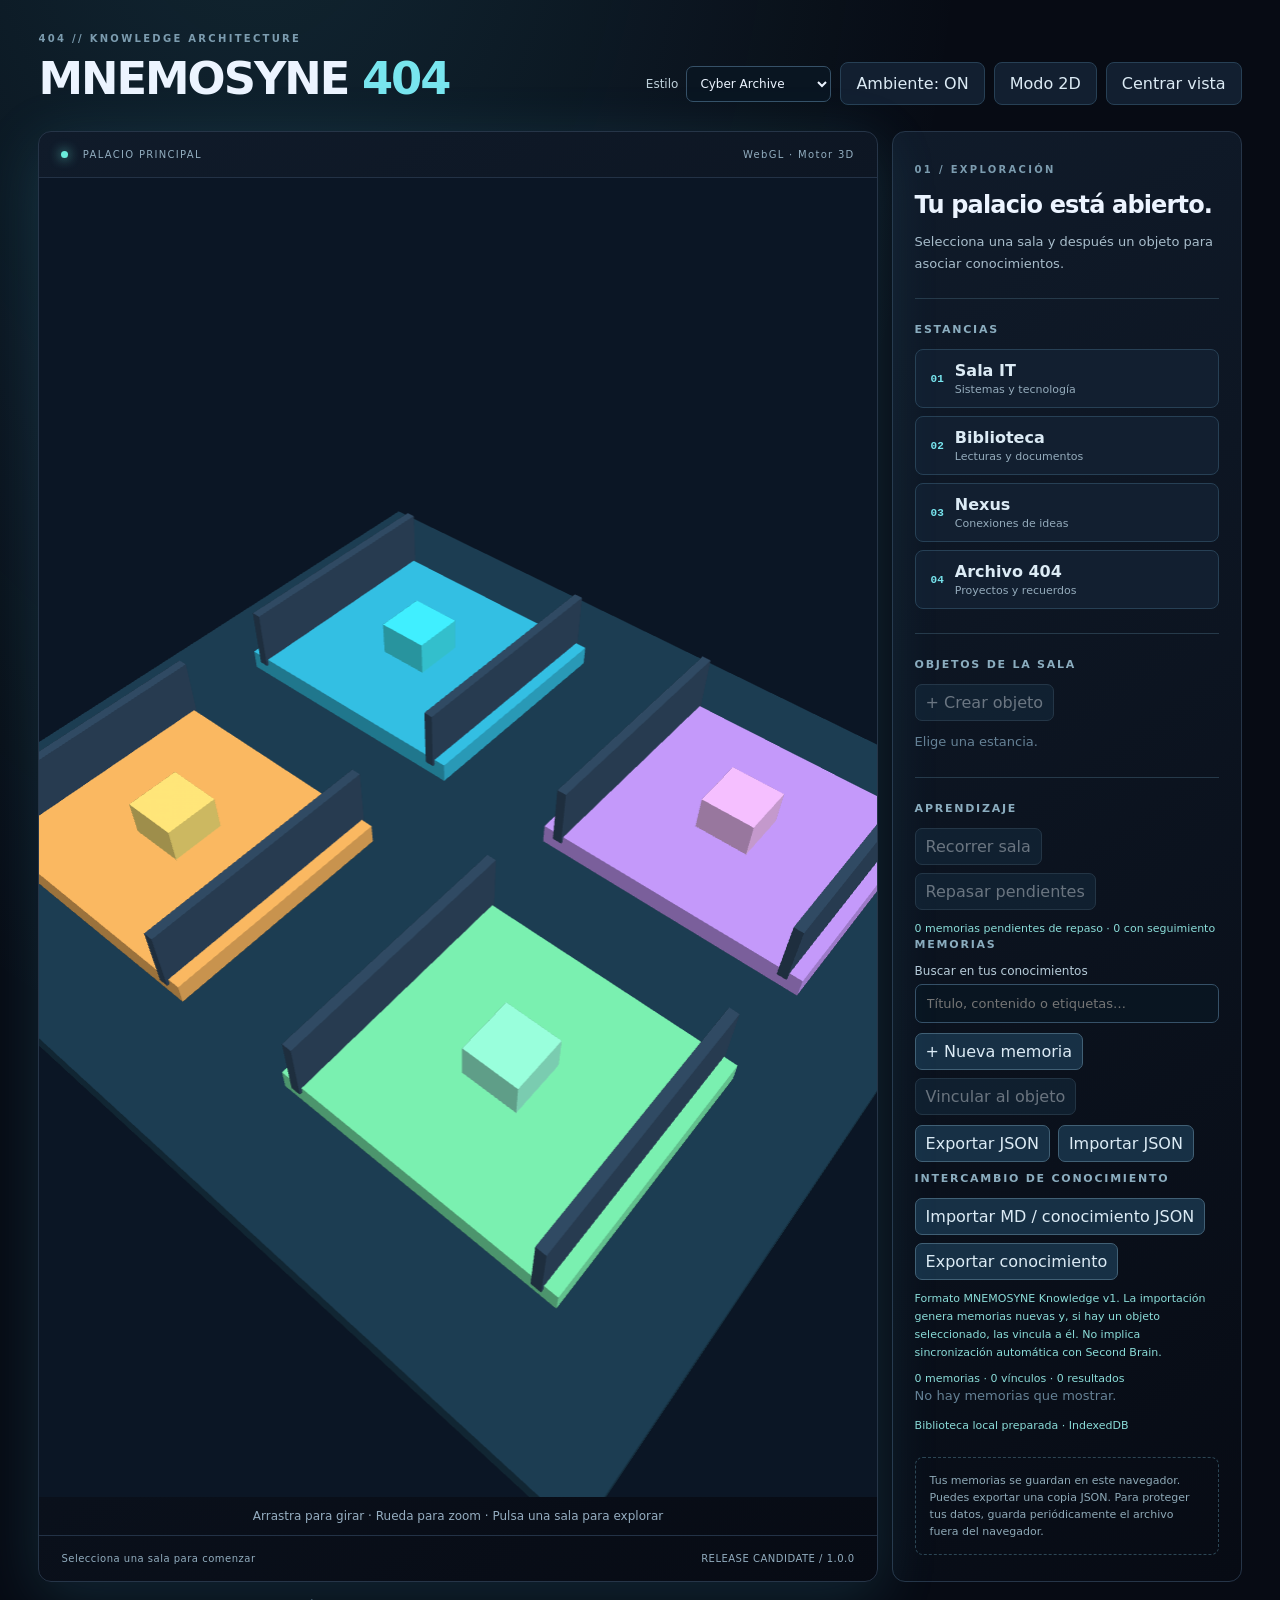
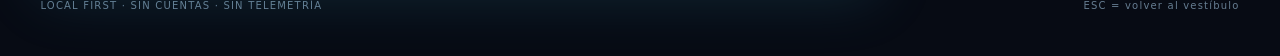
==== index.html @ 80aad5a4 "Add files via upload" ====
<!doctype html><html lang="es"><head><meta charset="utf-8"><meta name="viewport" content="width=device-width,initial-scale=1"><meta name="theme-color" content="#090e1d"><title>MNEMOSYNE 404 — Palacio de memoria</title><link rel="stylesheet" href="./styles/main.css"></head><body><div class="app"><header class="top"><div><span class="eyebrow">404 // KNOWLEDGE ARCHITECTURE</span><h1>MNEMOSYNE <strong>404</strong></h1></div><nav aria-label="Controles principales"><label class="theme-control" for="theme-select">Estilo <select id="theme-select" aria-label="Tema visual"><option value="cyber">Cyber Archive</option><option value="classic">Biblioteca clásica</option><option value="noir">Archivo oscuro</option><option value="minimal">Minimal</option></select></label><button id="effects" type="button" aria-pressed="true" title="Desactivar efectos ambientales">Ambiente: ON</button><button id="mode" type="button">Modo 2D</button><button id="reset" type="button">Centrar vista</button></nav></header><main class="layout"><section class="viewer" aria-label="Explorador de palacio"><div class="viewer-head"><span><i class="dot"></i> PALACIO PRINCIPAL</span><span id="engine">Motor 3D</span></div><canvas id="scene" aria-label="Mapa tridimensional interactivo de cuatro salas"></canvas><div id="map2d" class="map2d" hidden role="group" aria-label="Mapa de salas"></div><div class="instructions" id="instructions">Arrastra para girar · Rueda para zoom · Pulsa una sala para explorar</div><div class="viewer-bottom"><span id="status" role="status" aria-live="polite">Selecciona una sala para comenzar</span><span>RELEASE CANDIDATE / 1.0.0</span></div></section><aside class="sidebar"><span class="eyebrow">01 / EXPLORACIÓN</span><h2 id="room-title">Tu palacio está abierto.</h2><p id="room-desc">Selecciona uno de los cuatro espacios del mapa para conocer los objetos que albergará.</p><div class="separator"></div><h3>ESTANCIAS</h3><div id="room-list" class="room-list"></div><div class="separator"></div><h3 id="objects-title">OBJETOS DE LA SALA</h3><div class="actions"><button id="new-object" type="button" disabled>+ Crear objeto</button></div><div id="object-list" class="object-list"><p class="muted">Elige una estancia.</p></div><div class="separator"></div><h3>APRENDIZAJE</h3><div class="actions"><button type="button" id="start-route">Recorrer sala</button><button type="button" id="start-review">Repasar pendientes</button></div><p id="review-stats" class="data-status"></p><h3>MEMORIAS</h3><label class="field-label" for="search">Buscar en tus conocimientos</label><input id="search" type="search" placeholder="Título, contenido o etiquetas…"><div class="actions"><button id="new-memory" type="button">+ Nueva memoria</button><button id="link-memory" type="button" disabled>Vincular al objeto</button></div><div class="actions"><button type="button" id="export-backup">Exportar JSON</button><button type="button" id="import-backup">Importar JSON</button><input type="file" id="backup-file" accept=".json,application/json" hidden></div><h3>INTERCAMBIO DE CONOCIMIENTO</h3><div class="actions"><button type="button" id="import-knowledge">Importar MD / conocimiento JSON</button><button type="button" id="export-knowledge">Exportar conocimiento</button><input type="file" id="knowledge-file" accept=".md,.json,text/markdown,application/json" multiple hidden></div><p class="data-status">Formato MNEMOSYNE Knowledge v1. La importación genera memorias nuevas y, si hay un objeto seleccionado, las vincula a él. No implica sincronización automática con Second Brain.</p><div id="library-stats" class="data-status"></div><div id="memory-list" class="memory-list" aria-live="polite"></div><p id="data-status" role="status" aria-live="polite" class="data-status">Iniciando biblioteca local…</p><div class="notice">Tus memorias se guardan en este navegador. Puedes exportar una copia JSON. Para proteger tus datos, guarda periódicamente el archivo fuera del navegador.</div></aside></main><footer>LOCAL FIRST · SIN CUENTAS · SIN TELEMETRÍA <span>ESC = volver al vestíbulo</span></footer></div><dialog id="editor"><form id="memory-form"><h2 id="editor-title">Nueva memoria</h2><label for="memory-title">Título *</label><input id="memory-title" maxlength="120" required><label for="memory-tags">Etiquetas (separadas por comas)</label><input id="memory-tags" maxlength="250"><label for="memory-body">Contenido *</label><textarea id="memory-body" rows="9" maxlength="40000" required></textarea><p id="editor-error" class="form-error" role="alert"></p><div class="actions"><button type="button" id="cancel-edit">Cancelar</button><button type="submit">Guardar memoria</button></div></form></dialog><dialog id="object-editor"><form id="object-form"><h2 id="object-editor-title">Nuevo objeto</h2><label for="object-name">Nombre *</label><input id="object-name" maxlength="80" required><label for="object-description">Descripción</label><textarea id="object-description" rows="4" maxlength="500"></textarea><label for="object-slot">Ubicación en la sala</label><select id="object-slot" required></select><p id="object-error" class="form-error" role="alert"></p><div class="actions"><button id="cancel-object" type="button">Cancelar</button><button type="submit">Guardar objeto</button></div></form></dialog><dialog id="learn-dialog"><div class="learn-box"><h2 id="learn-heading">Recorrido</h2><p id="learn-progress"></p><h3 id="learn-question"></h3><div id="learn-answer" class="learn-answer" hidden></div><p id="learn-error" class="form-error" role="status"></p><div class="actions"><button type="button" id="learn-reveal">Mostrar respuesta</button><button type="button" id="learn-again" hidden>Otra vez</button><button type="button" id="learn-hard" hidden>Me costó</button><button type="button" id="learn-good" hidden>Lo recordé</button><button type="button" id="learn-close">Cerrar</button></div></div></dialog><script type="module" src="./app/experience.js"></script><script type="module" src="./app/main.js"></script></body></html>
---- styles/main.css ----
:root{color-scheme:dark;font-family:Inter,ui-sans-serif,system-ui,-apple-system,Segoe UI,Arial,sans-serif;background:#070b14;color:#ecf4ff}*{box-sizing:border-box}body{margin:0;background:radial-gradient(ellipse at 20% -20%,#142d44 0%,#090e1c 44%,#070b14 100%);min-height:100vh}button{font:inherit;cursor:pointer}button:focus-visible{outline:2px solid #75e8ff;outline-offset:3px}.app{max-width:1600px;margin:auto;padding:27px clamp(16px,3vw,42px)}.top{display:flex;align-items:end;justify-content:space-between;gap:18px;padding-bottom:26px}.eyebrow{font-size:10px;color:#7c9caf;letter-spacing:.23em;font-weight:700}h1{font-size:clamp(27px,3.5vw,49px);letter-spacing:-.045em;margin:6px 0 0;font-weight:750}h1 strong{color:#78e5ee}.top nav{display:flex;gap:9px}.top button,.room,.object,.tile{border:1px solid #274055;background:#121f30;color:#dcebf5;border-radius:8px;padding:11px 15px;transition:background .15s,border-color .15s}.top button:hover,.room:hover,.object:hover,.tile:hover{background:#1b3245;border-color:#6cbbd0}.layout{display:grid;grid-template-columns:minmax(0,1fr) 350px;gap:14px;min-height:min(700px,76vh)}.viewer,.sidebar{background:linear-gradient(140deg,#101b2a,#0b1321);border:1px solid #263548;border-radius:13px;overflow:hidden}.viewer{display:flex;flex-direction:column;position:relative;min-height:530px}.viewer-head,.viewer-bottom{display:flex;align-items:center;justify-content:space-between;padding:17px 22px;font-size:10px;letter-spacing:.13em;color:#92adbf}.viewer-head{border-bottom:1px solid #233246}.viewer-bottom{border-top:1px solid #233246;letter-spacing:.05em}.dot{display:inline-block;width:7px;height:7px;background:#6becdc;border-radius:50%;box-shadow:0 0 12px #6becdc;margin-right:10px}#scene{width:100%;min-height:370px;flex:1;display:block;touch-action:none;cursor:grab}#scene:active{cursor:grabbing}.instructions{font-size:12px;color:#95adc0;text-align:center;padding:12px}.sidebar{padding:26px 22px;overflow:auto}h2{font-size:24px;line-height:1.14;letter-spacing:-.035em;margin:15px 0 12px}p{font-size:13px;line-height:1.65;color:#a8bdcb;margin:0}.separator{height:1px;background:#263a4a;margin:24px 0}h3{font-size:11px;color:#8badbf;letter-spacing:.16em;margin:0 0 13px}.room-list,.object-list{display:grid;gap:8px}.room,.object{text-align:left;display:flex;align-items:center;gap:11px;width:100%}.room .index{font:700 11px ui-monospace,monospace;color:#6fdde9}.room .txt,.object .txt{display:grid;gap:3px}.room small,.object small{font-size:11px;color:#94abbb}.room.selected,.tile.selected{background:#173b4b;border-color:#63dbea}.object{background:#0d1927}.notice{font-size:11px;line-height:1.55;padding:14px;color:#8ea9b7;border:1px dashed #2c4655;border-radius:8px;margin-top:22px}.muted{color:#658195}footer{display:flex;justify-content:space-between;gap:12px;font-size:10px;letter-spacing:.12em;color:#667d91;margin:18px 2px}.map2d{flex:1;display:grid;grid-template-columns:repeat(2,minmax(0,1fr));gap:14px;align-content:center;padding:clamp(22px,5vw,70px);min-height:370px;background:radial-gradient(ellipse at center,#1b3247,#0a1422)}.map2d[hidden],#scene[hidden]{display:none}.tile{min-height:145px;display:flex;flex-direction:column;align-items:flex-start;justify-content:space-between;text-align:left;padding:21px;border:1px solid #486274;background:linear-gradient(135deg,#19394b,#102133)}.tile .number{color:#6be5ed;font-size:12px}.tile .name{font-weight:700;font-size:clamp(14px,2vw,22px)}.tile .hint{font-size:11px;color:#91b2c2}@media(max-width:920px){.layout{grid-template-columns:1fr}.viewer{min-height:480px}.sidebar{max-height:none}.top{align-items:start;flex-wrap:wrap}}@media(max-width:510px){.top nav{width:100%}.top nav button{flex:1}.viewer{min-height:430px}.map2d{padding:13px;gap:9px}.tile{min-height:130px;padding:14px}.viewer-head,.viewer-bottom{padding:13px}.instructions{font-size:10px}footer span{display:none}}@media(prefers-reduced-motion:reduce){*,*:before,*:after{transition:none!important;animation:none!important}}
.field-label,#editor label{display:block;color:#b7ccd9;font-size:12px;margin:12px 0 6px}input,textarea{background:#091521;border:1px solid #365168;color:#ecf4ff;border-radius:7px;padding:11px;width:100%;font:inherit;font-size:13px}input:focus-visible,textarea:focus-visible{outline:2px solid #6fdde9}.actions{display:flex;gap:8px;flex-wrap:wrap;margin:10px 0}.actions button,.memory-card button{color:#dcebf5;background:#173045;border:1px solid #416075;border-radius:7px;padding:8px 10px}.actions button:disabled{opacity:.45;cursor:not-allowed}.memory-list{display:grid;gap:8px;max-height:350px;overflow:auto}.memory-card{border:1px solid #2b4958;border-radius:8px;padding:12px;background:#0c1928}.memory-card strong{display:block;font-size:13px}.memory-card small{color:#96aebc}.memory-card p{overflow-wrap:anywhere;white-space:pre-wrap;max-height:70px;overflow:hidden;margin:7px 0}.memory-card .actions{margin-bottom:0}.data-status{font-size:11px;margin-top:10px;color:#8adcd8}dialog{border:1px solid #44677a;border-radius:14px;background:#111e2d;color:#eaf3fb;width:min(550px,calc(100vw - 25px));max-height:90vh;overflow:auto;padding:24px}dialog::backdrop{background:#030915dd}dialog h2{margin:0 0 15px}dialog textarea{resize:vertical}.form-error{color:#ffaeae;min-height:1.5em}

select{background:#091521;border:1px solid #365168;color:#ecf4ff;border-radius:7px;padding:11px;width:100%;font:inherit}.object.selected{border-color:#63dbea;background:#173b4b}.object .object-actions{display:flex;gap:5px;margin-left:auto}.object .object-actions button{background:#173045;border:1px solid #416075;border-radius:5px;color:#dcebf5;padding:5px 8px}.object .txt{min-width:0;flex:1}.object small{overflow-wrap:anywhere}dialog select:focus-visible{outline:2px solid #6fdde9}

.object-row{display:flex;align-items:center;gap:6px}.object-row>.object{flex:1;min-width:0}.object-actions{display:flex;gap:5px}.object-actions button{background:#173045;border:1px solid #416075;border-radius:5px;color:#dcebf5;padding:7px;cursor:pointer}

.learn-box{width:min(90vw,620px);padding:12px;color:#e8eefb}.learn-answer{white-space:pre-wrap;background:#151e32;border:1px solid #334057;padding:16px;border-radius:10px;max-height:45vh;overflow:auto}#learn-dialog{border:1px solid #3b4964;border-radius:18px;background:#0d1425;color:#edf3ff;max-width:95vw}#learn-dialog::backdrop{background:rgba(0,0,0,.75)}

/* Phase 7: restrained adaptive skins, clear keyboard states and controls. */
:root{--accent:#78e5ee;--panel:#101b2a;--edge:#263548;--page:#070b14;--glow:rgba(74,186,217,.17)}
html[data-theme="classic"]{--accent:#edc487;--panel:#29231f;--edge:#62513d;--page:#17120f;--glow:rgba(217,152,72,.15)}
html[data-theme="noir"]{--accent:#dcddfa;--panel:#161827;--edge:#41445c;--page:#080913;--glow:rgba(139,135,223,.13)}
html[data-theme="minimal"]{--accent:#9fdac3;--panel:#19272b;--edge:#3f5b5a;--page:#111c1d;--glow:rgba(90,186,151,.10)}
body{background:radial-gradient(ellipse at 20% -20%,var(--glow),transparent 50%),var(--page);transition:background-color .25s}
.viewer,.sidebar{background:linear-gradient(145deg,var(--panel),var(--page));border-color:var(--edge)}
h1 strong,.tile .number,.room .index{color:var(--accent)}
.room.selected,.tile.selected,.object.selected{border-color:var(--accent)}
:where(button,input,textarea,select):focus-visible{outline:3px solid var(--accent);outline-offset:3px}
.theme-control{display:flex;align-items:center;gap:8px;color:#bfd1db;font-size:12px}
.theme-control select{width:auto;min-width:145px;max-width:205px;padding:9px;cursor:pointer}
.top nav{align-items:center;flex-wrap:wrap}
.top button[aria-pressed="false"]{opacity:.8}
html[data-effects="on"] .viewer{box-shadow:0 14px 60px var(--glow)}
html[data-effects="on"] .dot{animation:memory-breathe 3.5s ease-in-out infinite}
@keyframes memory-breathe{50%{opacity:.55;box-shadow:0 0 3px var(--accent)}}
html[data-effects="off"] *,html[data-effects="off"] *::before,html[data-effects="off"] *::after{animation:none!important;transition:none!important;box-shadow:none!important}
@media(prefers-reduced-motion:reduce){html[data-effects="on"] .dot{animation:none}}
@media(max-width:600px){.theme-control{width:100%;justify-content:space-between}.theme-control select{flex:1;max-width:none}.top nav{width:100%}.top nav button{flex:1;min-width:90px}}
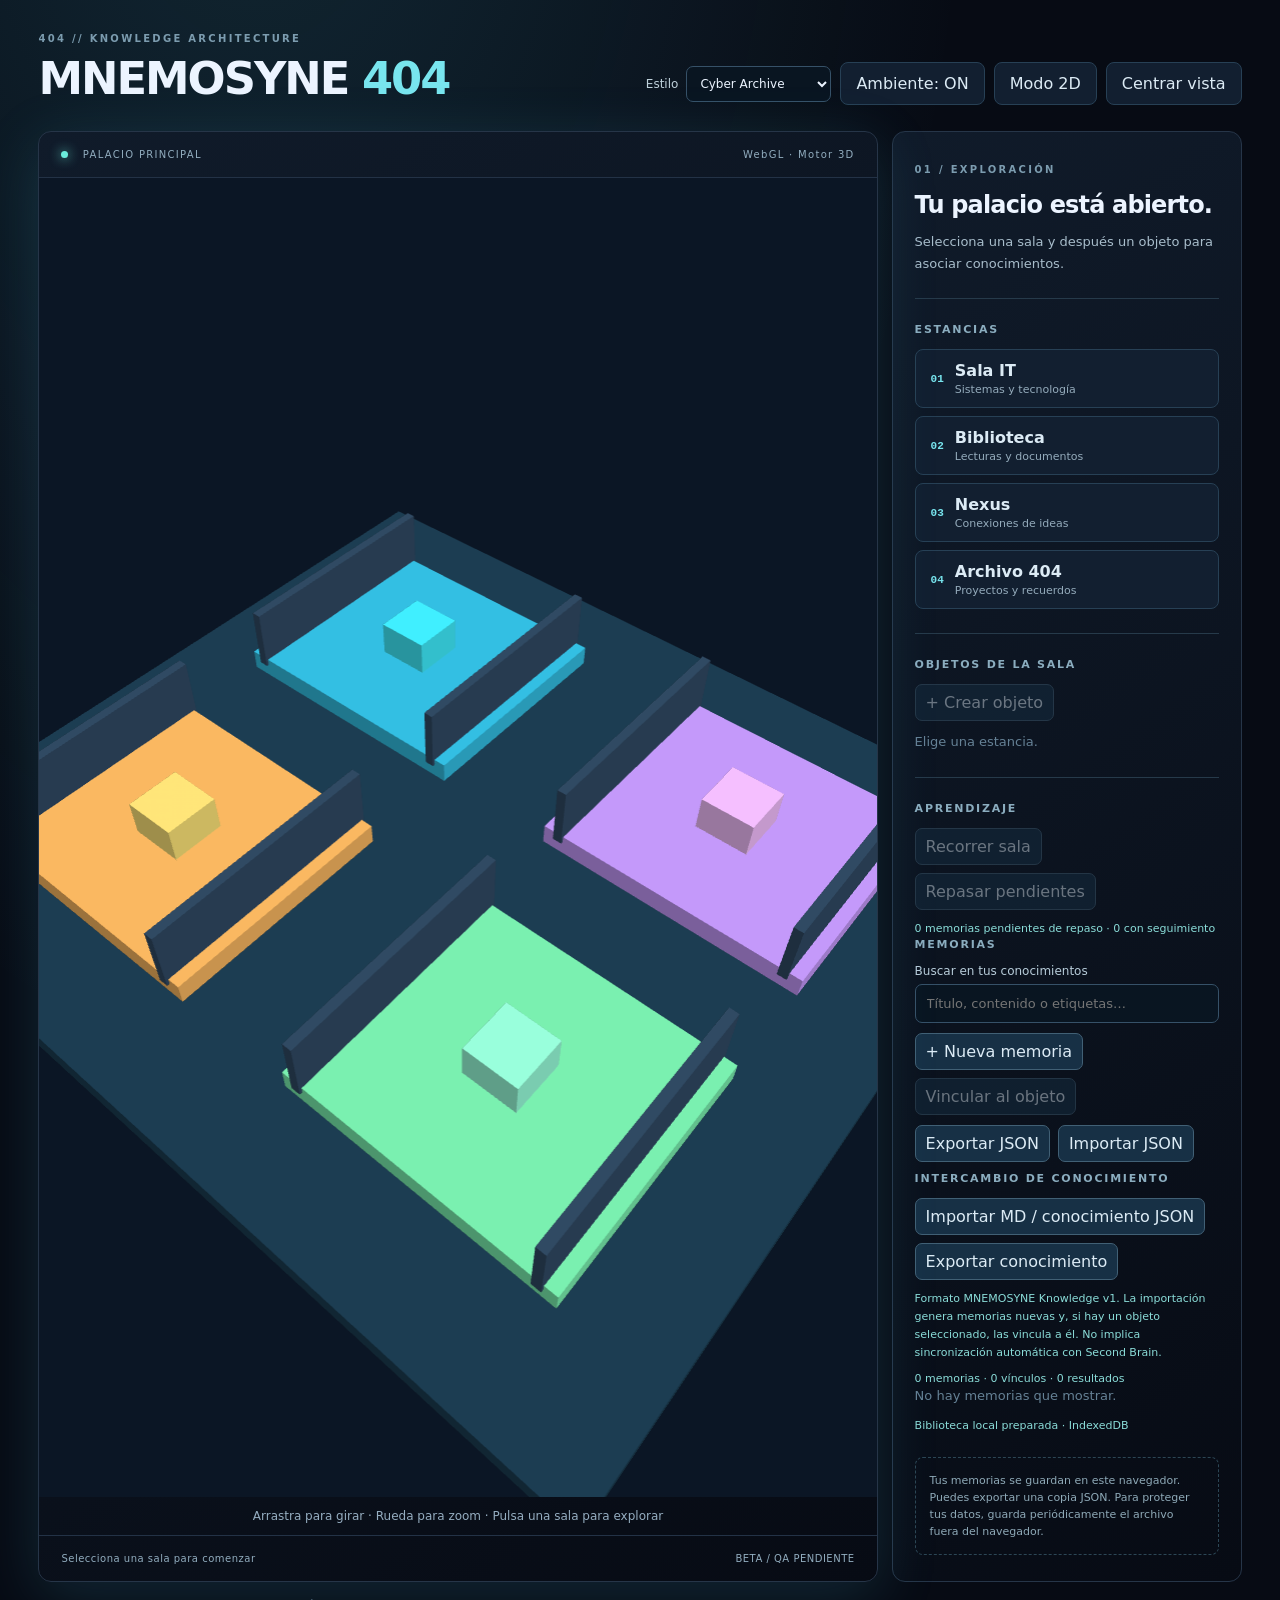
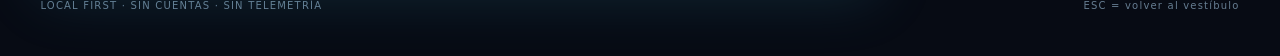
==== commit 7f813287: "feat: restore choice dialog and paged memory list" ====
--- a/index.html
+++ b/index.html
@@ -1 +1 @@
-<!doctype html><html lang="es"><head><meta charset="utf-8"><meta name="viewport" content="width=device-width,initial-scale=1"><meta name="theme-color" content="#090e1d"><title>MNEMOSYNE 404 — Palacio de memoria</title><link rel="stylesheet" href="./styles/main.css"></head><body><div class="app"><header class="top"><div><span class="eyebrow">404 // KNOWLEDGE ARCHITECTURE</span><h1>MNEMOSYNE <strong>404</strong></h1></div><nav aria-label="Controles principales"><label class="theme-control" for="theme-select">Estilo <select id="theme-select" aria-label="Tema visual"><option value="cyber">Cyber Archive</option><option value="classic">Biblioteca clásica</option><option value="noir">Archivo oscuro</option><option value="minimal">Minimal</option></select></label><button id="effects" type="button" aria-pressed="true" title="Desactivar efectos ambientales">Ambiente: ON</button><button id="mode" type="button">Modo 2D</button><button id="reset" type="button">Centrar vista</button></nav></header><main class="layout"><section class="viewer" aria-label="Explorador de palacio"><div class="viewer-head"><span><i class="dot"></i> PALACIO PRINCIPAL</span><span id="engine">Motor 3D</span></div><canvas id="scene" aria-label="Mapa tridimensional interactivo de cuatro salas"></canvas><div id="map2d" class="map2d" hidden role="group" aria-label="Mapa de salas"></div><div class="instructions" id="instructions">Arrastra para girar · Rueda para zoom · Pulsa una sala para explorar</div><div class="viewer-bottom"><span id="status" role="status" aria-live="polite">Selecciona una sala para comenzar</span><span>RELEASE CANDIDATE / 1.0.0</span></div></section><aside class="sidebar"><span class="eyebrow">01 / EXPLORACIÓN</span><h2 id="room-title">Tu palacio está abierto.</h2><p id="room-desc">Selecciona uno de los cuatro espacios del mapa para conocer los objetos que albergará.</p><div class="separator"></div><h3>ESTANCIAS</h3><div id="room-list" class="room-list"></div><div class="separator"></div><h3 id="objects-title">OBJETOS DE LA SALA</h3><div class="actions"><button id="new-object" type="button" disabled>+ Crear objeto</button></div><div id="object-list" class="object-list"><p class="muted">Elige una estancia.</p></div><div class="separator"></div><h3>APRENDIZAJE</h3><div class="actions"><button type="button" id="start-route">Recorrer sala</button><button type="button" id="start-review">Repasar pendientes</button></div><p id="review-stats" class="data-status"></p><h3>MEMORIAS</h3><label class="field-label" for="search">Buscar en tus conocimientos</label><input id="search" type="search" placeholder="Título, contenido o etiquetas…"><div class="actions"><button id="new-memory" type="button">+ Nueva memoria</button><button id="link-memory" type="button" disabled>Vincular al objeto</button></div><div class="actions"><button type="button" id="export-backup">Exportar JSON</button><button type="button" id="import-backup">Importar JSON</button><input type="file" id="backup-file" accept=".json,application/json" hidden></div><h3>INTERCAMBIO DE CONOCIMIENTO</h3><div class="actions"><button type="button" id="import-knowledge">Importar MD / conocimiento JSON</button><button type="button" id="export-knowledge">Exportar conocimiento</button><input type="file" id="knowledge-file" accept=".md,.json,text/markdown,application/json" multiple hidden></div><p class="data-status">Formato MNEMOSYNE Knowledge v1. La importación genera memorias nuevas y, si hay un objeto seleccionado, las vincula a él. No implica sincronización automática con Second Brain.</p><div id="library-stats" class="data-status"></div><div id="memory-list" class="memory-list" aria-live="polite"></div><p id="data-status" role="status" aria-live="polite" class="data-status">Iniciando biblioteca local…</p><div class="notice">Tus memorias se guardan en este navegador. Puedes exportar una copia JSON. Para proteger tus datos, guarda periódicamente el archivo fuera del navegador.</div></aside></main><footer>LOCAL FIRST · SIN CUENTAS · SIN TELEMETRÍA <span>ESC = volver al vestíbulo</span></footer></div><dialog id="editor"><form id="memory-form"><h2 id="editor-title">Nueva memoria</h2><label for="memory-title">Título *</label><input id="memory-title" maxlength="120" required><label for="memory-tags">Etiquetas (separadas por comas)</label><input id="memory-tags" maxlength="250"><label for="memory-body">Contenido *</label><textarea id="memory-body" rows="9" maxlength="40000" required></textarea><p id="editor-error" class="form-error" role="alert"></p><div class="actions"><button type="button" id="cancel-edit">Cancelar</button><button type="submit">Guardar memoria</button></div></form></dialog><dialog id="object-editor"><form id="object-form"><h2 id="object-editor-title">Nuevo objeto</h2><label for="object-name">Nombre *</label><input id="object-name" maxlength="80" required><label for="object-description">Descripción</label><textarea id="object-description" rows="4" maxlength="500"></textarea><label for="object-slot">Ubicación en la sala</label><select id="object-slot" required></select><p id="object-error" class="form-error" role="alert"></p><div class="actions"><button id="cancel-object" type="button">Cancelar</button><button type="submit">Guardar objeto</button></div></form></dialog><dialog id="learn-dialog"><div class="learn-box"><h2 id="learn-heading">Recorrido</h2><p id="learn-progress"></p><h3 id="learn-question"></h3><div id="learn-answer" class="learn-answer" hidden></div><p id="learn-error" class="form-error" role="status"></p><div class="actions"><button type="button" id="learn-reveal">Mostrar respuesta</button><button type="button" id="learn-again" hidden>Otra vez</button><button type="button" id="learn-hard" hidden>Me costó</button><button type="button" id="learn-good" hidden>Lo recordé</button><button type="button" id="learn-close">Cerrar</button></div></div></dialog><script type="module" src="./app/experience.js"></script><script type="module" src="./app/main.js"></script></body></html>
+<!doctype html><html lang="es"><head><meta charset="utf-8"><meta name="viewport" content="width=device-width,initial-scale=1"><meta name="theme-color" content="#090e1d"><title>MNEMOSYNE 404 — Palacio de memoria</title><link rel="stylesheet" href="./styles/main.css"></head><body><div class="app"><header class="top"><div><span class="eyebrow">404 // KNOWLEDGE ARCHITECTURE</span><h1>MNEMOSYNE <strong>404</strong></h1></div><nav aria-label="Controles principales"><label class="theme-control" for="theme-select">Estilo <select id="theme-select" aria-label="Tema visual"><option value="cyber">Cyber Archive</option><option value="classic">Biblioteca clásica</option><option value="noir">Archivo oscuro</option><option value="minimal">Minimal</option></select></label><button id="effects" type="button" aria-pressed="true" title="Desactivar efectos ambientales">Ambiente: ON</button><button id="mode" type="button">Modo 2D</button><button id="reset" type="button">Centrar vista</button></nav></header><main class="layout"><section class="viewer" aria-label="Explorador de palacio"><div class="viewer-head"><span><i class="dot"></i> PALACIO PRINCIPAL</span><span id="engine">Motor 3D</span></div><canvas id="scene" aria-label="Mapa tridimensional interactivo de cuatro salas"></canvas><div id="map2d" class="map2d" hidden role="group" aria-label="Mapa de salas"></div><div class="instructions" id="instructions">Arrastra para girar · Rueda para zoom · Pulsa una sala para explorar</div><div class="viewer-bottom"><span id="status" role="status" aria-live="polite">Selecciona una sala para comenzar</span><span>BETA / QA PENDIENTE</span></div></section><aside class="sidebar"><span class="eyebrow">01 / EXPLORACIÓN</span><h2 id="room-title">Tu palacio está abierto.</h2><p id="room-desc">Selecciona uno de los cuatro espacios del mapa para conocer los objetos que albergará.</p><div class="separator"></div><h3>ESTANCIAS</h3><div id="room-list" class="room-list"></div><div class="separator"></div><h3 id="objects-title">OBJETOS DE LA SALA</h3><div class="actions"><button id="new-object" type="button" disabled>+ Crear objeto</button></div><div id="object-list" class="object-list"><p class="muted">Elige una estancia.</p></div><div class="separator"></div><h3>APRENDIZAJE</h3><div class="actions"><button type="button" id="start-route">Recorrer sala</button><button type="button" id="start-review">Repasar pendientes</button></div><p id="review-stats" class="data-status"></p><h3>MEMORIAS</h3><label class="field-label" for="search">Buscar en tus conocimientos</label><input id="search" type="search" placeholder="Título, contenido o etiquetas…"><div class="actions"><button id="new-memory" type="button">+ Nueva memoria</button><button id="link-memory" type="button" disabled>Vincular al objeto</button></div><div class="actions"><button type="button" id="export-backup">Exportar JSON</button><button type="button" id="import-backup">Importar JSON</button><input type="file" id="backup-file" accept=".json,application/json" hidden></div><h3>INTERCAMBIO DE CONOCIMIENTO</h3><div class="actions"><button type="button" id="import-knowledge">Importar MD / conocimiento JSON</button><button type="button" id="export-knowledge">Exportar conocimiento</button><input type="file" id="knowledge-file" accept=".md,.json,text/markdown,application/json" multiple hidden></div><p class="data-status">Formato MNEMOSYNE Knowledge v1. La importación genera memorias nuevas y, si hay un objeto seleccionado, las vincula a él. No implica sincronización automática con Second Brain.</p><div id="library-stats" class="data-status"></div><div id="memory-list" class="memory-list" aria-live="polite"></div><button id="more-memories" type="button" hidden>Mostrar 60 memorias más</button><p id="data-status" role="status" aria-live="polite" class="data-status">Iniciando biblioteca local…</p><div class="notice">Tus memorias se guardan en este navegador. Puedes exportar una copia JSON. Para proteger tus datos, guarda periódicamente el archivo fuera del navegador.</div></aside></main><footer>LOCAL FIRST · SIN CUENTAS · SIN TELEMETRÍA <span>ESC = volver al vestíbulo</span></footer></div><dialog id="editor"><form id="memory-form"><h2 id="editor-title">Nueva memoria</h2><label for="memory-title">Título *</label><input id="memory-title" maxlength="120" required><label for="memory-tags">Etiquetas (separadas por comas)</label><input id="memory-tags" maxlength="250"><label for="memory-body">Contenido *</label><textarea id="memory-body" rows="9" maxlength="40000" required></textarea><p id="editor-error" class="form-error" role="alert"></p><div class="actions"><button type="button" id="cancel-edit">Cancelar</button><button type="submit">Guardar memoria</button></div></form></dialog><dialog id="object-editor"><form id="object-form"><h2 id="object-editor-title">Nuevo objeto</h2><label for="object-name">Nombre *</label><input id="object-name" maxlength="80" required><label for="object-description">Descripción</label><textarea id="object-description" rows="4" maxlength="500"></textarea><label for="object-slot">Ubicación en la sala</label><select id="object-slot" required></select><p id="object-error" class="form-error" role="alert"></p><div class="actions"><button id="cancel-object" type="button">Cancelar</button><button type="submit">Guardar objeto</button></div></form></dialog><dialog id="learn-dialog"><div class="learn-box"><h2 id="learn-heading">Recorrido</h2><p id="learn-progress"></p><h3 id="learn-question"></h3><div id="learn-answer" class="learn-answer" hidden></div><p id="learn-error" class="form-error" role="status"></p><div class="actions"><button type="button" id="learn-reveal">Mostrar respuesta</button><button type="button" id="learn-again" hidden>Otra vez</button><button type="button" id="learn-hard" hidden>Me costó</button><button type="button" id="learn-good" hidden>Lo recordé</button><button type="button" id="learn-close">Cerrar</button></div></div></dialog><script type="module" src="./app/experience.js"></script><script type="module" src="./app/main.js"></script><dialog id="restore-dialog" aria-labelledby="restore-heading"><form method="dialog"><h2 id="restore-heading">Restaurar biblioteca</h2><p id="restore-summary"></p><p id="restore-warnings" class="data-status"></p><p>Se recomienda exportar y guardar una copia antes de importar.</p><div class="actions"><button type="submit" id="restore-merge" value="merge">Añadir sin conflictos</button><button type="submit" value="skip">Omitir duplicados</button><button type="submit" value="replace">Sustituir biblioteca…</button><button type="submit" value="cancel">Cancelar</button></div></form></dialog></body></html>
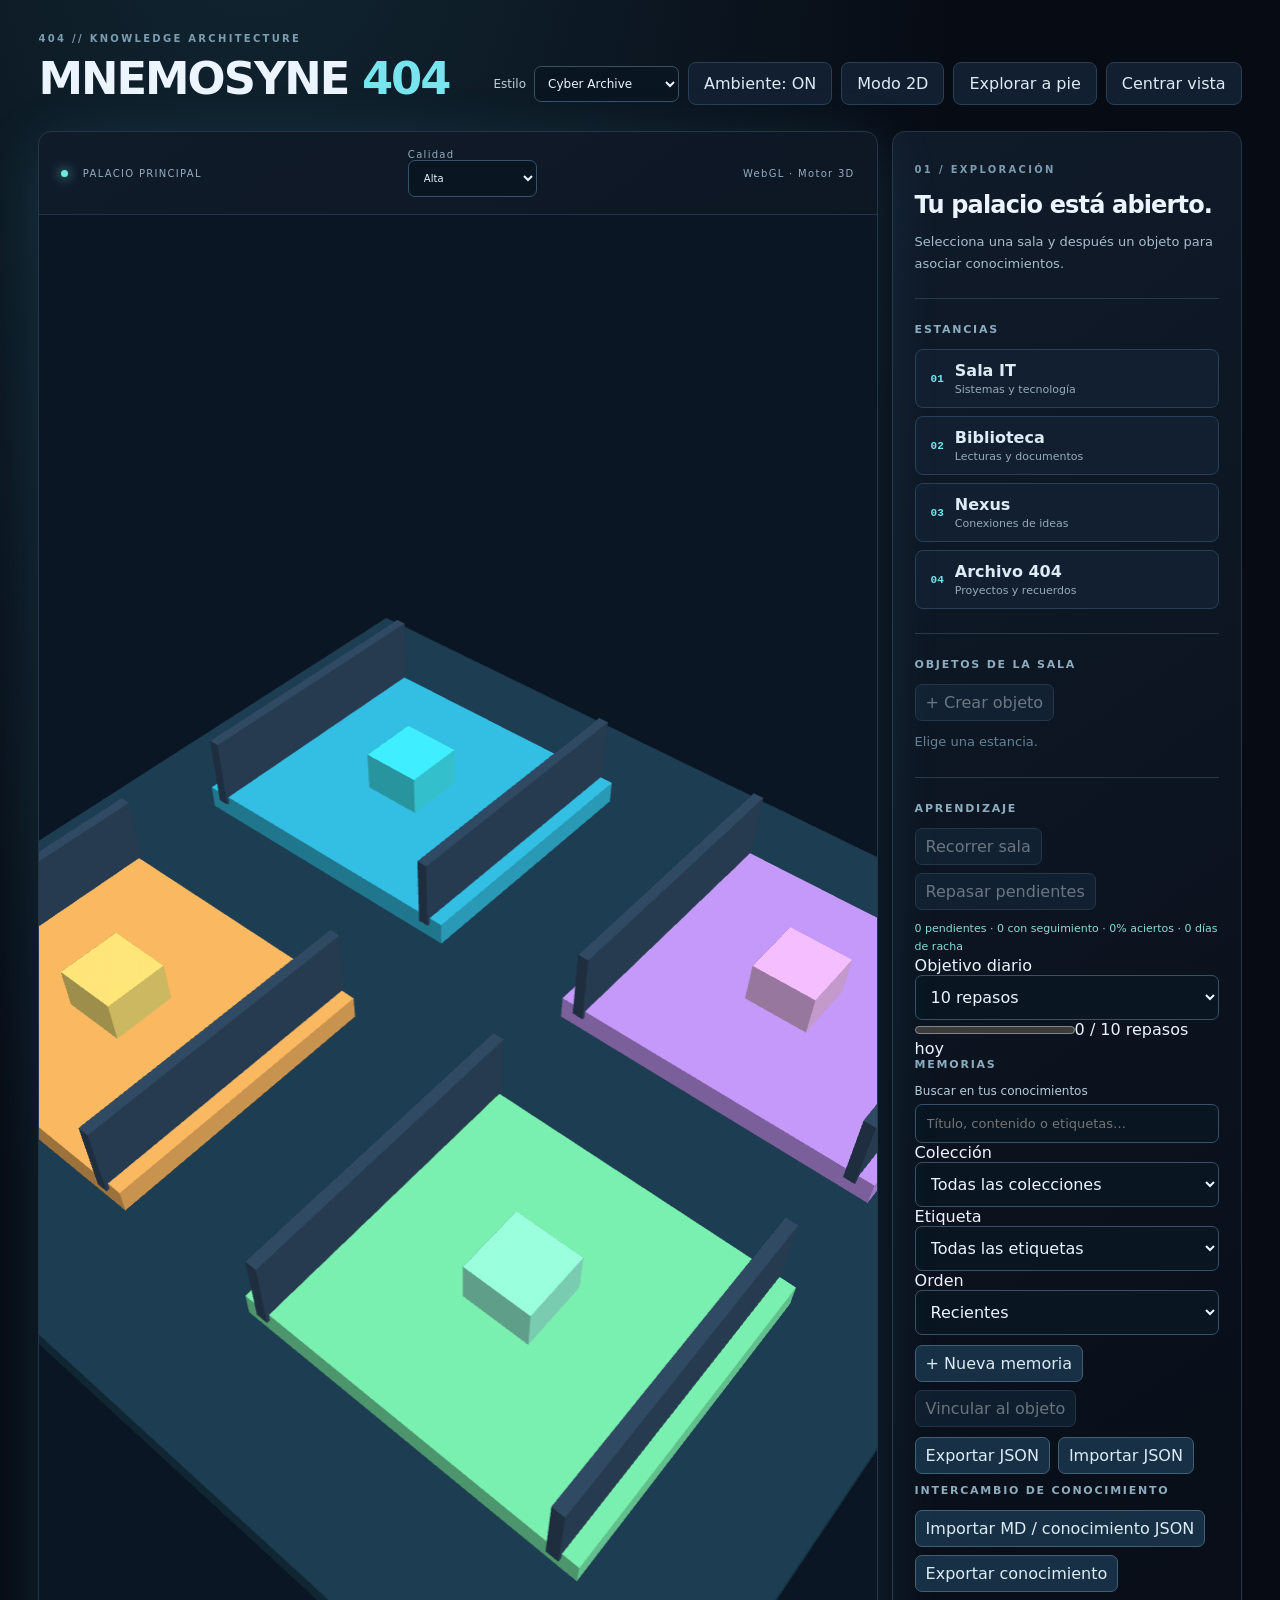
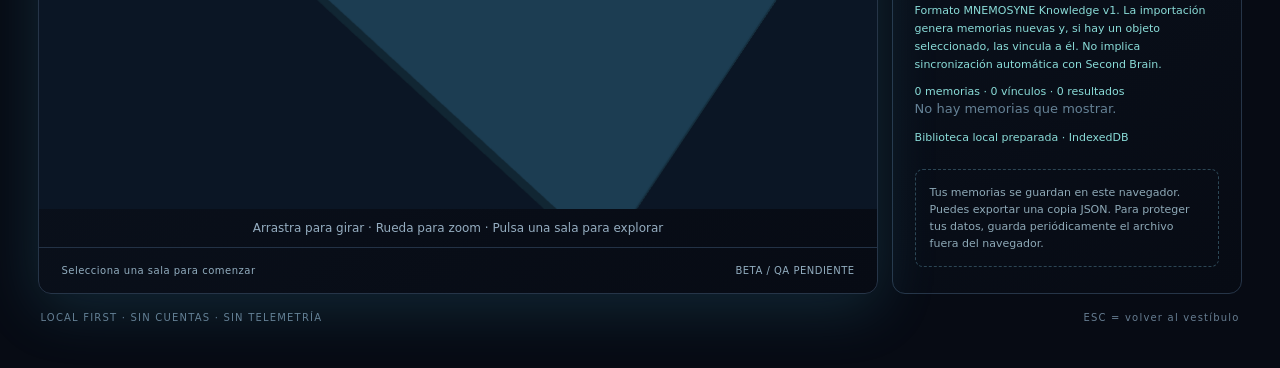
==== commit c5c17898: "feat: knowledge filters, reader, Markdown preview, learning goal and immersive controls" ====
--- a/index.html
+++ b/index.html
@@ -1 +1 @@
-<!doctype html><html lang="es"><head><meta charset="utf-8"><meta name="viewport" content="width=device-width,initial-scale=1"><meta name="theme-color" content="#090e1d"><title>MNEMOSYNE 404 — Palacio de memoria</title><link rel="stylesheet" href="./styles/main.css"></head><body><div class="app"><header class="top"><div><span class="eyebrow">404 // KNOWLEDGE ARCHITECTURE</span><h1>MNEMOSYNE <strong>404</strong></h1></div><nav aria-label="Controles principales"><label class="theme-control" for="theme-select">Estilo <select id="theme-select" aria-label="Tema visual"><option value="cyber">Cyber Archive</option><option value="classic">Biblioteca clásica</option><option value="noir">Archivo oscuro</option><option value="minimal">Minimal</option></select></label><button id="effects" type="button" aria-pressed="true" title="Desactivar efectos ambientales">Ambiente: ON</button><button id="mode" type="button">Modo 2D</button><button id="reset" type="button">Centrar vista</button></nav></header><main class="layout"><section class="viewer" aria-label="Explorador de palacio"><div class="viewer-head"><span><i class="dot"></i> PALACIO PRINCIPAL</span><span id="engine">Motor 3D</span></div><canvas id="scene" aria-label="Mapa tridimensional interactivo de cuatro salas"></canvas><div id="map2d" class="map2d" hidden role="group" aria-label="Mapa de salas"></div><div class="instructions" id="instructions">Arrastra para girar · Rueda para zoom · Pulsa una sala para explorar</div><div class="viewer-bottom"><span id="status" role="status" aria-live="polite">Selecciona una sala para comenzar</span><span>BETA / QA PENDIENTE</span></div></section><aside class="sidebar"><span class="eyebrow">01 / EXPLORACIÓN</span><h2 id="room-title">Tu palacio está abierto.</h2><p id="room-desc">Selecciona uno de los cuatro espacios del mapa para conocer los objetos que albergará.</p><div class="separator"></div><h3>ESTANCIAS</h3><div id="room-list" class="room-list"></div><div class="separator"></div><h3 id="objects-title">OBJETOS DE LA SALA</h3><div class="actions"><button id="new-object" type="button" disabled>+ Crear objeto</button></div><div id="object-list" class="object-list"><p class="muted">Elige una estancia.</p></div><div class="separator"></div><h3>APRENDIZAJE</h3><div class="actions"><button type="button" id="start-route">Recorrer sala</button><button type="button" id="start-review">Repasar pendientes</button></div><p id="review-stats" class="data-status"></p><h3>MEMORIAS</h3><label class="field-label" for="search">Buscar en tus conocimientos</label><input id="search" type="search" placeholder="Título, contenido o etiquetas…"><div class="actions"><button id="new-memory" type="button">+ Nueva memoria</button><button id="link-memory" type="button" disabled>Vincular al objeto</button></div><div class="actions"><button type="button" id="export-backup">Exportar JSON</button><button type="button" id="import-backup">Importar JSON</button><input type="file" id="backup-file" accept=".json,application/json" hidden></div><h3>INTERCAMBIO DE CONOCIMIENTO</h3><div class="actions"><button type="button" id="import-knowledge">Importar MD / conocimiento JSON</button><button type="button" id="export-knowledge">Exportar conocimiento</button><input type="file" id="knowledge-file" accept=".md,.json,text/markdown,application/json" multiple hidden></div><p class="data-status">Formato MNEMOSYNE Knowledge v1. La importación genera memorias nuevas y, si hay un objeto seleccionado, las vincula a él. No implica sincronización automática con Second Brain.</p><div id="library-stats" class="data-status"></div><div id="memory-list" class="memory-list" aria-live="polite"></div><button id="more-memories" type="button" hidden>Mostrar 60 memorias más</button><p id="data-status" role="status" aria-live="polite" class="data-status">Iniciando biblioteca local…</p><div class="notice">Tus memorias se guardan en este navegador. Puedes exportar una copia JSON. Para proteger tus datos, guarda periódicamente el archivo fuera del navegador.</div></aside></main><footer>LOCAL FIRST · SIN CUENTAS · SIN TELEMETRÍA <span>ESC = volver al vestíbulo</span></footer></div><dialog id="editor"><form id="memory-form"><h2 id="editor-title">Nueva memoria</h2><label for="memory-title">Título *</label><input id="memory-title" maxlength="120" required><label for="memory-tags">Etiquetas (separadas por comas)</label><input id="memory-tags" maxlength="250"><label for="memory-body">Contenido *</label><textarea id="memory-body" rows="9" maxlength="40000" required></textarea><p id="editor-error" class="form-error" role="alert"></p><div class="actions"><button type="button" id="cancel-edit">Cancelar</button><button type="submit">Guardar memoria</button></div></form></dialog><dialog id="object-editor"><form id="object-form"><h2 id="object-editor-title">Nuevo objeto</h2><label for="object-name">Nombre *</label><input id="object-name" maxlength="80" required><label for="object-description">Descripción</label><textarea id="object-description" rows="4" maxlength="500"></textarea><label for="object-slot">Ubicación en la sala</label><select id="object-slot" required></select><p id="object-error" class="form-error" role="alert"></p><div class="actions"><button id="cancel-object" type="button">Cancelar</button><button type="submit">Guardar objeto</button></div></form></dialog><dialog id="learn-dialog"><div class="learn-box"><h2 id="learn-heading">Recorrido</h2><p id="learn-progress"></p><h3 id="learn-question"></h3><div id="learn-answer" class="learn-answer" hidden></div><p id="learn-error" class="form-error" role="status"></p><div class="actions"><button type="button" id="learn-reveal">Mostrar respuesta</button><button type="button" id="learn-again" hidden>Otra vez</button><button type="button" id="learn-hard" hidden>Me costó</button><button type="button" id="learn-good" hidden>Lo recordé</button><button type="button" id="learn-close">Cerrar</button></div></div></dialog><script type="module" src="./app/experience.js"></script><script type="module" src="./app/main.js"></script><dialog id="restore-dialog" aria-labelledby="restore-heading"><form method="dialog"><h2 id="restore-heading">Restaurar biblioteca</h2><p id="restore-summary"></p><p id="restore-warnings" class="data-status"></p><p>Se recomienda exportar y guardar una copia antes de importar.</p><div class="actions"><button type="submit" id="restore-merge" value="merge">Añadir sin conflictos</button><button type="submit" value="skip">Omitir duplicados</button><button type="submit" value="replace">Sustituir biblioteca…</button><button type="submit" value="cancel">Cancelar</button></div></form></dialog></body></html>
+<!doctype html><html lang="es"><head><meta charset="utf-8"><meta name="viewport" content="width=device-width,initial-scale=1"><meta name="theme-color" content="#090e1d"><title>MNEMOSYNE 404 — Palacio de memoria</title><link rel="stylesheet" href="./styles/main.css"><link rel="manifest" href="./manifest.webmanifest"><link rel="icon" type="image/svg+xml" href="./icons/mnemosyne.svg"></head><body><div class="app"><header class="top"><div><span class="eyebrow">404 // KNOWLEDGE ARCHITECTURE</span><h1>MNEMOSYNE <strong>404</strong></h1></div><nav aria-label="Controles principales"><label class="theme-control" for="theme-select">Estilo <select id="theme-select" aria-label="Tema visual"><option value="cyber">Cyber Archive</option><option value="classic">Biblioteca clásica</option><option value="noir">Archivo oscuro</option><option value="minimal">Minimal</option></select></label><button id="effects" type="button" aria-pressed="true" title="Desactivar efectos ambientales">Ambiente: ON</button><button id="mode" type="button">Modo 2D</button><button id="walk" type="button" title="Recorrer el palacio con teclado" disabled>Explorar a pie</button><button id="reset" type="button">Centrar vista</button></nav></header><main class="layout"><section class="viewer" aria-label="Explorador de palacio"><div class="viewer-head"><span><i class="dot"></i> PALACIO PRINCIPAL</span><label class="quality-control">Calidad <select id="quality-select" aria-label="Calidad gráfica"><option value="high">Alta</option><option value="low">Ahorro</option></select></label><span id="engine">Motor 3D</span></div><canvas id="scene" aria-label="Mapa tridimensional interactivo de cuatro salas"></canvas><div id="map2d" class="map2d" hidden role="group" aria-label="Mapa de salas"></div><div class="instructions" id="instructions">Arrastra para girar · Rueda para zoom · Pulsa una sala para explorar</div><div id="walk-controls" class="walk-controls" hidden aria-label="Controles de recorrido"><button type="button" data-walk="left" aria-label="Girar a la izquierda">↶</button><button type="button" data-walk="forward" aria-label="Avanzar">↑</button><button type="button" data-walk="right" aria-label="Girar a la derecha">↷</button><button type="button" data-walk="strafe-left" aria-label="Desplazarse a la izquierda">←</button><button type="button" data-walk="backward" aria-label="Retroceder">↓</button><button type="button" data-walk="strafe-right" aria-label="Desplazarse a la derecha">→</button><button type="button" data-walk="interact">Entrar en sala</button></div><div class="viewer-bottom"><span id="status" role="status" aria-live="polite">Selecciona una sala para comenzar</span><span>BETA / QA PENDIENTE</span></div></section><aside class="sidebar"><span class="eyebrow">01 / EXPLORACIÓN</span><h2 id="room-title">Tu palacio está abierto.</h2><p id="room-desc">Selecciona uno de los cuatro espacios del mapa para conocer los objetos que albergará.</p><div class="separator"></div><h3>ESTANCIAS</h3><div id="room-list" class="room-list"></div><div class="separator"></div><h3 id="objects-title">OBJETOS DE LA SALA</h3><div class="actions"><button id="new-object" type="button" disabled>+ Crear objeto</button></div><div id="object-list" class="object-list"><p class="muted">Elige una estancia.</p></div><div class="separator"></div><h3>APRENDIZAJE</h3><div class="actions"><button type="button" id="start-route">Recorrer sala</button><button type="button" id="start-review">Repasar pendientes</button></div><p id="review-stats" class="data-status"></p><div class="daily-goal"><label for="daily-goal">Objetivo diario</label><select id="daily-goal"><option value="5">5 repasos</option><option value="10" selected>10 repasos</option><option value="20">20 repasos</option><option value="30">30 repasos</option></select><progress id="goal-progress" value="0" max="10"></progress><span id="goal-label">0 / 10 repasos hoy</span></div><h3>MEMORIAS</h3><label class="field-label" for="search">Buscar en tus conocimientos</label><input id="search" type="search" placeholder="Título, contenido o etiquetas…"><div class="filters"><label for="collection-filter">Colección<select id="collection-filter"><option value="">Todas las colecciones</option></select></label><label for="tag-filter">Etiqueta<select id="tag-filter"><option value="">Todas las etiquetas</option></select></label><label for="sort-filter">Orden<select id="sort-filter"><option value="recent">Recientes</option><option value="oldest">Antiguas</option><option value="title">Título A–Z</option></select></label></div><div class="actions"><button id="new-memory" type="button">+ Nueva memoria</button><button id="link-memory" type="button" disabled>Vincular al objeto</button></div><div class="actions"><button type="button" id="export-backup">Exportar JSON</button><button type="button" id="import-backup">Importar JSON</button><input type="file" id="backup-file" accept=".json,application/json" hidden></div><h3>INTERCAMBIO DE CONOCIMIENTO</h3><div class="actions"><button type="button" id="import-knowledge">Importar MD / conocimiento JSON</button><button type="button" id="export-knowledge">Exportar conocimiento</button><input type="file" id="knowledge-file" accept=".md,.json,text/markdown,application/json" multiple hidden></div><p class="data-status">Formato MNEMOSYNE Knowledge v1. La importación genera memorias nuevas y, si hay un objeto seleccionado, las vincula a él. No implica sincronización automática con Second Brain.</p><div id="library-stats" class="data-status"></div><div id="memory-list" class="memory-list" aria-live="polite"></div><button id="more-memories" type="button" hidden>Mostrar 60 memorias más</button><p id="data-status" role="status" aria-live="polite" class="data-status">Iniciando biblioteca local…</p><div class="notice">Tus memorias se guardan en este navegador. Puedes exportar una copia JSON. Para proteger tus datos, guarda periódicamente el archivo fuera del navegador.</div></aside></main><footer>LOCAL FIRST · SIN CUENTAS · SIN TELEMETRÍA <span>ESC = volver al vestíbulo</span></footer></div><dialog id="editor"><form id="memory-form"><h2 id="editor-title">Nueva memoria</h2><label for="memory-title">Título *</label><input id="memory-title" maxlength="120" required><label for="memory-tags">Etiquetas (separadas por comas)</label><input id="memory-tags" maxlength="250"><label for="memory-collection">Colección (opcional)</label><input id="memory-collection" maxlength="80" list="collection-suggestions" placeholder="Ej.: Redes, Literatura, Proyecto 404"><datalist id="collection-suggestions"></datalist><label for="memory-body">Contenido Markdown *</label><textarea id="memory-body" rows="9" maxlength="40000" required placeholder="# Encabezado, **negrita**, - lista o [[Otra memoria]]"></textarea><button id="preview-memory" type="button">Vista previa Markdown</button><div id="memory-preview" class="md-preview" hidden aria-label="Vista previa segura del contenido"></div><p id="editor-error" class="form-error" role="alert"></p><div class="actions"><button type="button" id="cancel-edit">Cancelar</button><button type="submit">Guardar memoria</button></div></form></dialog><dialog id="object-editor"><form id="object-form"><h2 id="object-editor-title">Nuevo objeto</h2><label for="object-name">Nombre *</label><input id="object-name" maxlength="80" required><label for="object-description">Descripción</label><textarea id="object-description" rows="4" maxlength="500"></textarea><label for="object-slot">Ubicación en la sala</label><select id="object-slot" required></select><p id="object-error" class="form-error" role="alert"></p><div class="actions"><button id="cancel-object" type="button">Cancelar</button><button type="submit">Guardar objeto</button></div></form></dialog><dialog id="learn-dialog"><div class="learn-box"><h2 id="learn-heading">Recorrido</h2><p id="learn-progress"></p><h3 id="learn-question"></h3><div id="learn-answer" class="learn-answer" hidden></div><p id="learn-error" class="form-error" role="status"></p><div class="actions"><button type="button" id="learn-reveal">Mostrar respuesta</button><button type="button" id="learn-again" hidden>Otra vez</button><button type="button" id="learn-hard" hidden>Me costó</button><button type="button" id="learn-good" hidden>Lo recordé</button><button type="button" id="learn-close">Cerrar</button></div></div></dialog><dialog id="reader" aria-labelledby="reader-title"><h2 id="reader-title"></h2><p id="reader-meta" class="data-status"></p><div id="reader-content" class="md-preview"></div><h3>Conexiones y referencias</h3><div id="reader-relations" class="actions"></div><div class="actions"><button id="reader-close" type="button">Cerrar lectura</button></div></dialog><script type="module" src="./app/experience.js"></script><script type="module" src="./app/main.js"></script><dialog id="restore-dialog" aria-labelledby="restore-heading"><form method="dialog"><h2 id="restore-heading">Restaurar biblioteca</h2><p id="restore-summary"></p><p id="restore-warnings" class="data-status"></p><p>Se recomienda exportar y guardar una copia antes de importar.</p><div class="actions"><button type="submit" id="restore-merge" value="merge">Añadir sin conflictos</button><button type="submit" value="skip">Omitir duplicados</button><button type="submit" value="replace">Sustituir biblioteca…</button><button type="submit" value="cancel">Cancelar</button></div></form></dialog></body></html>
--- a/styles/main.css
+++ b/styles/main.css
@@ -27,3 +27,12 @@
 html[data-effects="off"] *,html[data-effects="off"] *::before,html[data-effects="off"] *::after{animation:none!important;transition:none!important;box-shadow:none!important}
 @media(prefers-reduced-motion:reduce){html[data-effects="on"] .dot{animation:none}}
 @media(max-width:600px){.theme-control{width:100%;justify-content:space-between}.theme-control select{flex:1;max-width:none}.top nav{width:100%}.top nav button{flex:1;min-width:90px}}
+
+/* Restore choices and incremental memory browsing. */
+#more-memories{display:block;width:100%;margin-top:12px;padding:11px 14px;color:var(--accent);background:var(--panel);border:1px solid var(--edge);border-radius:8px;font-weight:600}
+#more-memories:hover{border-color:var(--accent)}
+#more-memories[hidden]{display:none}
+#restore-dialog .actions{display:grid;grid-template-columns:repeat(2,minmax(0,1fr));gap:10px;margin-top:18px}
+#restore-dialog .actions button{min-height:46px;white-space:normal}
+#restore-warnings{line-height:1.6;margin:12px 0}
+@media(max-width:500px){#restore-dialog .actions{grid-template-columns:1fr}}
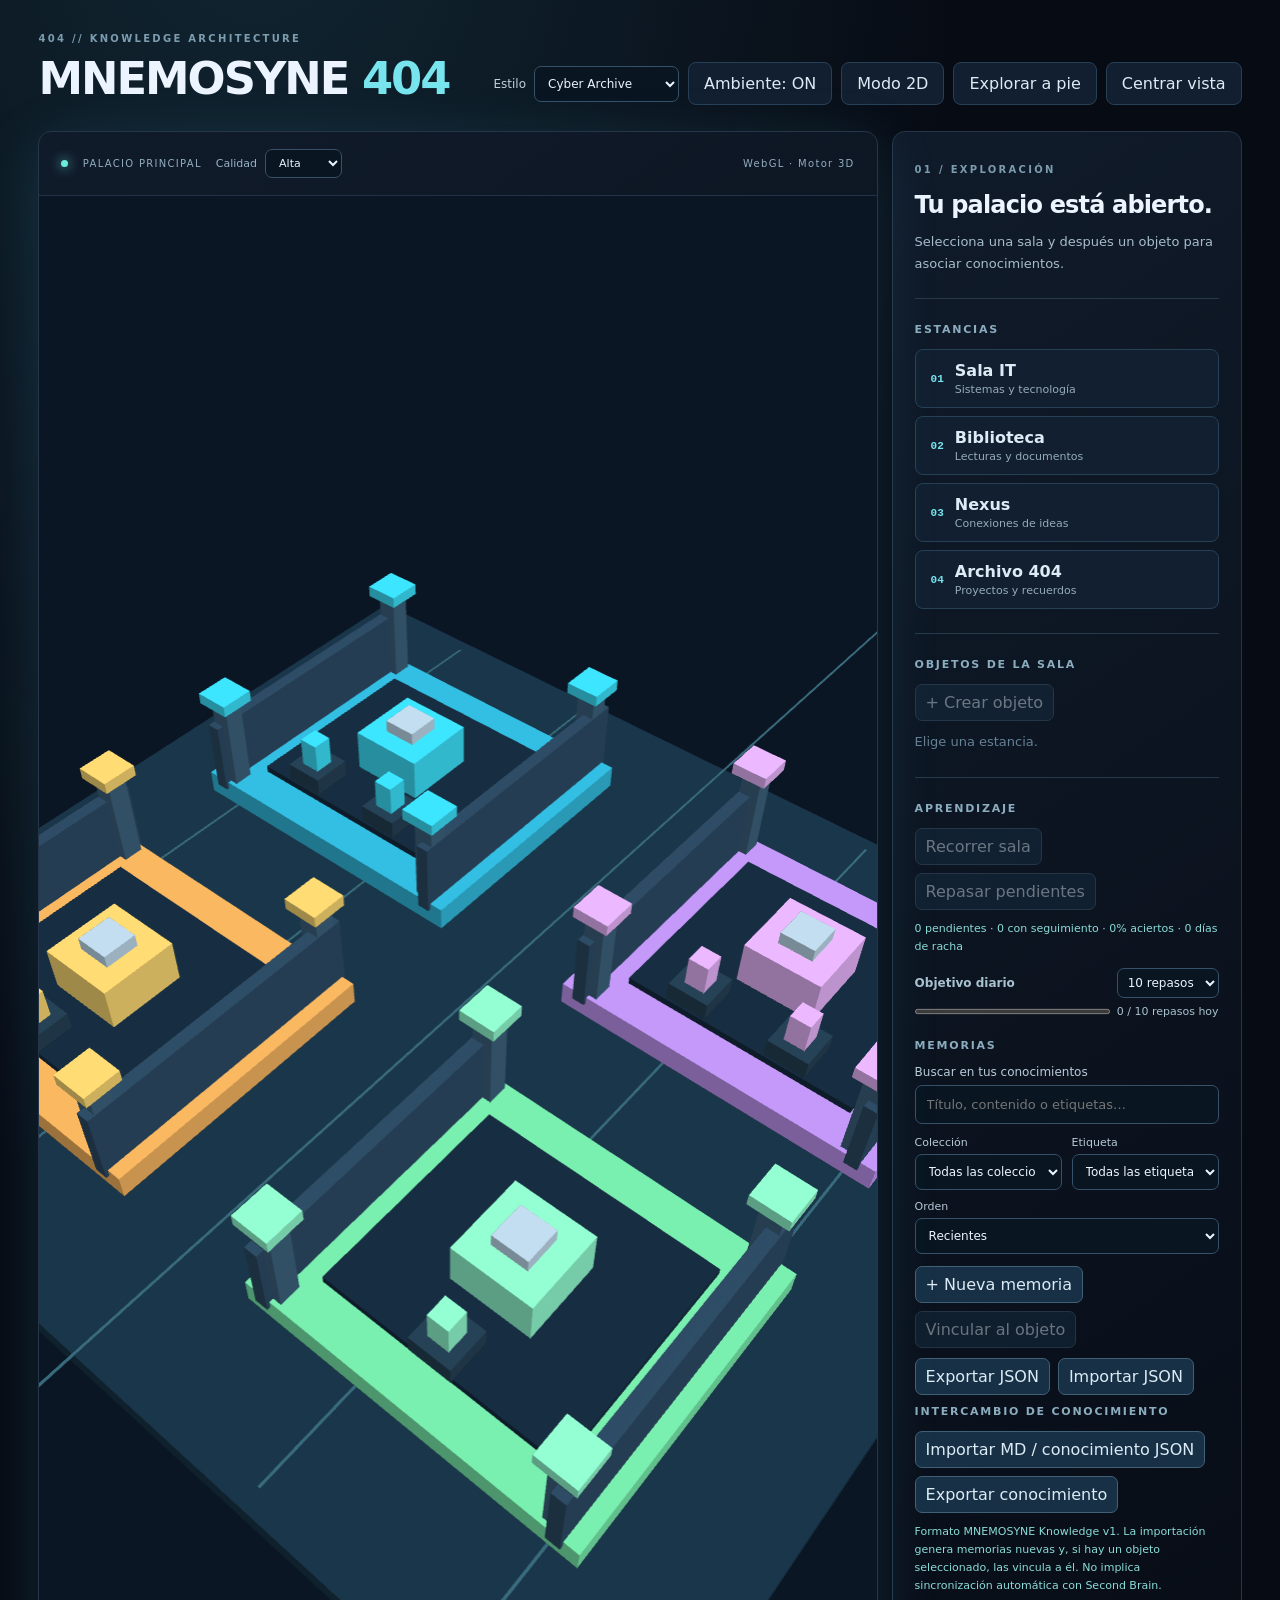
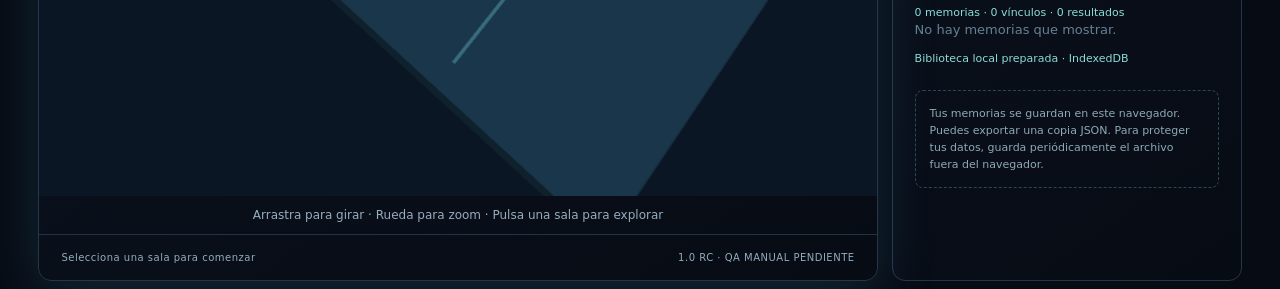
==== commit 629a39e6: "release: label current user-facing build as 1.0 release candidate" ====
--- a/index.html
+++ b/index.html
@@ -1 +1 @@
-<!doctype html><html lang="es"><head><meta charset="utf-8"><meta name="viewport" content="width=device-width,initial-scale=1"><meta name="theme-color" content="#090e1d"><title>MNEMOSYNE 404 — Palacio de memoria</title><link rel="stylesheet" href="./styles/main.css"><link rel="manifest" href="./manifest.webmanifest"><link rel="icon" type="image/svg+xml" href="./icons/mnemosyne.svg"></head><body><div class="app"><header class="top"><div><span class="eyebrow">404 // KNOWLEDGE ARCHITECTURE</span><h1>MNEMOSYNE <strong>404</strong></h1></div><nav aria-label="Controles principales"><label class="theme-control" for="theme-select">Estilo <select id="theme-select" aria-label="Tema visual"><option value="cyber">Cyber Archive</option><option value="classic">Biblioteca clásica</option><option value="noir">Archivo oscuro</option><option value="minimal">Minimal</option></select></label><button id="effects" type="button" aria-pressed="true" title="Desactivar efectos ambientales">Ambiente: ON</button><button id="mode" type="button">Modo 2D</button><button id="walk" type="button" title="Recorrer el palacio con teclado" disabled>Explorar a pie</button><button id="reset" type="button">Centrar vista</button></nav></header><main class="layout"><section class="viewer" aria-label="Explorador de palacio"><div class="viewer-head"><span><i class="dot"></i> PALACIO PRINCIPAL</span><label class="quality-control">Calidad <select id="quality-select" aria-label="Calidad gráfica"><option value="high">Alta</option><option value="low">Ahorro</option></select></label><span id="engine">Motor 3D</span></div><canvas id="scene" aria-label="Mapa tridimensional interactivo de cuatro salas"></canvas><div id="map2d" class="map2d" hidden role="group" aria-label="Mapa de salas"></div><div class="instructions" id="instructions">Arrastra para girar · Rueda para zoom · Pulsa una sala para explorar</div><div id="walk-controls" class="walk-controls" hidden aria-label="Controles de recorrido"><button type="button" data-walk="left" aria-label="Girar a la izquierda">↶</button><button type="button" data-walk="forward" aria-label="Avanzar">↑</button><button type="button" data-walk="right" aria-label="Girar a la derecha">↷</button><button type="button" data-walk="strafe-left" aria-label="Desplazarse a la izquierda">←</button><button type="button" data-walk="backward" aria-label="Retroceder">↓</button><button type="button" data-walk="strafe-right" aria-label="Desplazarse a la derecha">→</button><button type="button" data-walk="interact">Entrar en sala</button></div><div class="viewer-bottom"><span id="status" role="status" aria-live="polite">Selecciona una sala para comenzar</span><span>BETA / QA PENDIENTE</span></div></section><aside class="sidebar"><span class="eyebrow">01 / EXPLORACIÓN</span><h2 id="room-title">Tu palacio está abierto.</h2><p id="room-desc">Selecciona uno de los cuatro espacios del mapa para conocer los objetos que albergará.</p><div class="separator"></div><h3>ESTANCIAS</h3><div id="room-list" class="room-list"></div><div class="separator"></div><h3 id="objects-title">OBJETOS DE LA SALA</h3><div class="actions"><button id="new-object" type="button" disabled>+ Crear objeto</button></div><div id="object-list" class="object-list"><p class="muted">Elige una estancia.</p></div><div class="separator"></div><h3>APRENDIZAJE</h3><div class="actions"><button type="button" id="start-route">Recorrer sala</button><button type="button" id="start-review">Repasar pendientes</button></div><p id="review-stats" class="data-status"></p><div class="daily-goal"><label for="daily-goal">Objetivo diario</label><select id="daily-goal"><option value="5">5 repasos</option><option value="10" selected>10 repasos</option><option value="20">20 repasos</option><option value="30">30 repasos</option></select><progress id="goal-progress" value="0" max="10"></progress><span id="goal-label">0 / 10 repasos hoy</span></div><h3>MEMORIAS</h3><label class="field-label" for="search">Buscar en tus conocimientos</label><input id="search" type="search" placeholder="Título, contenido o etiquetas…"><div class="filters"><label for="collection-filter">Colección<select id="collection-filter"><option value="">Todas las colecciones</option></select></label><label for="tag-filter">Etiqueta<select id="tag-filter"><option value="">Todas las etiquetas</option></select></label><label for="sort-filter">Orden<select id="sort-filter"><option value="recent">Recientes</option><option value="oldest">Antiguas</option><option value="title">Título A–Z</option></select></label></div><div class="actions"><button id="new-memory" type="button">+ Nueva memoria</button><button id="link-memory" type="button" disabled>Vincular al objeto</button></div><div class="actions"><button type="button" id="export-backup">Exportar JSON</button><button type="button" id="import-backup">Importar JSON</button><input type="file" id="backup-file" accept=".json,application/json" hidden></div><h3>INTERCAMBIO DE CONOCIMIENTO</h3><div class="actions"><button type="button" id="import-knowledge">Importar MD / conocimiento JSON</button><button type="button" id="export-knowledge">Exportar conocimiento</button><input type="file" id="knowledge-file" accept=".md,.json,text/markdown,application/json" multiple hidden></div><p class="data-status">Formato MNEMOSYNE Knowledge v1. La importación genera memorias nuevas y, si hay un objeto seleccionado, las vincula a él. No implica sincronización automática con Second Brain.</p><div id="library-stats" class="data-status"></div><div id="memory-list" class="memory-list" aria-live="polite"></div><button id="more-memories" type="button" hidden>Mostrar 60 memorias más</button><p id="data-status" role="status" aria-live="polite" class="data-status">Iniciando biblioteca local…</p><div class="notice">Tus memorias se guardan en este navegador. Puedes exportar una copia JSON. Para proteger tus datos, guarda periódicamente el archivo fuera del navegador.</div></aside></main><footer>LOCAL FIRST · SIN CUENTAS · SIN TELEMETRÍA <span>ESC = volver al vestíbulo</span></footer></div><dialog id="editor"><form id="memory-form"><h2 id="editor-title">Nueva memoria</h2><label for="memory-title">Título *</label><input id="memory-title" maxlength="120" required><label for="memory-tags">Etiquetas (separadas por comas)</label><input id="memory-tags" maxlength="250"><label for="memory-collection">Colección (opcional)</label><input id="memory-collection" maxlength="80" list="collection-suggestions" placeholder="Ej.: Redes, Literatura, Proyecto 404"><datalist id="collection-suggestions"></datalist><label for="memory-body">Contenido Markdown *</label><textarea id="memory-body" rows="9" maxlength="40000" required placeholder="# Encabezado, **negrita**, - lista o [[Otra memoria]]"></textarea><button id="preview-memory" type="button">Vista previa Markdown</button><div id="memory-preview" class="md-preview" hidden aria-label="Vista previa segura del contenido"></div><p id="editor-error" class="form-error" role="alert"></p><div class="actions"><button type="button" id="cancel-edit">Cancelar</button><button type="submit">Guardar memoria</button></div></form></dialog><dialog id="object-editor"><form id="object-form"><h2 id="object-editor-title">Nuevo objeto</h2><label for="object-name">Nombre *</label><input id="object-name" maxlength="80" required><label for="object-description">Descripción</label><textarea id="object-description" rows="4" maxlength="500"></textarea><label for="object-slot">Ubicación en la sala</label><select id="object-slot" required></select><p id="object-error" class="form-error" role="alert"></p><div class="actions"><button id="cancel-object" type="button">Cancelar</button><button type="submit">Guardar objeto</button></div></form></dialog><dialog id="learn-dialog"><div class="learn-box"><h2 id="learn-heading">Recorrido</h2><p id="learn-progress"></p><h3 id="learn-question"></h3><div id="learn-answer" class="learn-answer" hidden></div><p id="learn-error" class="form-error" role="status"></p><div class="actions"><button type="button" id="learn-reveal">Mostrar respuesta</button><button type="button" id="learn-again" hidden>Otra vez</button><button type="button" id="learn-hard" hidden>Me costó</button><button type="button" id="learn-good" hidden>Lo recordé</button><button type="button" id="learn-close">Cerrar</button></div></div></dialog><dialog id="reader" aria-labelledby="reader-title"><h2 id="reader-title"></h2><p id="reader-meta" class="data-status"></p><div id="reader-content" class="md-preview"></div><h3>Conexiones y referencias</h3><div id="reader-relations" class="actions"></div><div class="actions"><button id="reader-close" type="button">Cerrar lectura</button></div></dialog><script type="module" src="./app/experience.js"></script><script type="module" src="./app/main.js"></script><dialog id="restore-dialog" aria-labelledby="restore-heading"><form method="dialog"><h2 id="restore-heading">Restaurar biblioteca</h2><p id="restore-summary"></p><p id="restore-warnings" class="data-status"></p><p>Se recomienda exportar y guardar una copia antes de importar.</p><div class="actions"><button type="submit" id="restore-merge" value="merge">Añadir sin conflictos</button><button type="submit" value="skip">Omitir duplicados</button><button type="submit" value="replace">Sustituir biblioteca…</button><button type="submit" value="cancel">Cancelar</button></div></form></dialog></body></html>
+<!doctype html><html lang="es"><head><meta charset="utf-8"><meta name="viewport" content="width=device-width,initial-scale=1"><meta name="theme-color" content="#090e1d"><title>MNEMOSYNE 404 — Palacio de memoria</title><link rel="stylesheet" href="./styles/main.css"><link rel="manifest" href="./manifest.webmanifest"><link rel="icon" type="image/svg+xml" href="./icons/mnemosyne.svg"></head><body><div class="app"><header class="top"><div><span class="eyebrow">404 // KNOWLEDGE ARCHITECTURE</span><h1>MNEMOSYNE <strong>404</strong></h1></div><nav aria-label="Controles principales"><label class="theme-control" for="theme-select">Estilo <select id="theme-select" aria-label="Tema visual"><option value="cyber">Cyber Archive</option><option value="classic">Biblioteca clásica</option><option value="noir">Archivo oscuro</option><option value="minimal">Minimal</option></select></label><button id="effects" type="button" aria-pressed="true" title="Desactivar efectos ambientales">Ambiente: ON</button><button id="mode" type="button">Modo 2D</button><button id="walk" type="button" title="Recorrer el palacio con teclado" disabled>Explorar a pie</button><button id="reset" type="button">Centrar vista</button></nav></header><main class="layout"><section class="viewer" aria-label="Explorador de palacio"><div class="viewer-head"><span><i class="dot"></i> PALACIO PRINCIPAL</span><label class="quality-control">Calidad <select id="quality-select" aria-label="Calidad gráfica"><option value="high">Alta</option><option value="low">Ahorro</option></select></label><span id="engine">Motor 3D</span></div><canvas id="scene" aria-label="Mapa tridimensional interactivo de cuatro salas"></canvas><div id="map2d" class="map2d" hidden role="group" aria-label="Mapa de salas"></div><div class="instructions" id="instructions">Arrastra para girar · Rueda para zoom · Pulsa una sala para explorar</div><div id="walk-controls" class="walk-controls" hidden aria-label="Controles de recorrido"><button type="button" data-walk="left" aria-label="Girar a la izquierda">↶</button><button type="button" data-walk="forward" aria-label="Avanzar">↑</button><button type="button" data-walk="right" aria-label="Girar a la derecha">↷</button><button type="button" data-walk="strafe-left" aria-label="Desplazarse a la izquierda">←</button><button type="button" data-walk="backward" aria-label="Retroceder">↓</button><button type="button" data-walk="strafe-right" aria-label="Desplazarse a la derecha">→</button><button type="button" data-walk="interact">Entrar en sala</button></div><div class="viewer-bottom"><span id="status" role="status" aria-live="polite">Selecciona una sala para comenzar</span><span>1.0 RC · QA MANUAL PENDIENTE</span></div></section><aside class="sidebar"><span class="eyebrow">01 / EXPLORACIÓN</span><h2 id="room-title">Tu palacio está abierto.</h2><p id="room-desc">Selecciona uno de los cuatro espacios del mapa para conocer los objetos que albergará.</p><div class="separator"></div><h3>ESTANCIAS</h3><div id="room-list" class="room-list"></div><div class="separator"></div><h3 id="objects-title">OBJETOS DE LA SALA</h3><div class="actions"><button id="new-object" type="button" disabled>+ Crear objeto</button></div><div id="object-list" class="object-list"><p class="muted">Elige una estancia.</p></div><div class="separator"></div><h3>APRENDIZAJE</h3><div class="actions"><button type="button" id="start-route">Recorrer sala</button><button type="button" id="start-review">Repasar pendientes</button></div><p id="review-stats" class="data-status"></p><div class="daily-goal"><label for="daily-goal">Objetivo diario</label><select id="daily-goal"><option value="5">5 repasos</option><option value="10" selected>10 repasos</option><option value="20">20 repasos</option><option value="30">30 repasos</option></select><progress id="goal-progress" value="0" max="10"></progress><span id="goal-label">0 / 10 repasos hoy</span></div><h3>MEMORIAS</h3><label class="field-label" for="search">Buscar en tus conocimientos</label><input id="search" type="search" placeholder="Título, contenido o etiquetas…"><div class="filters"><label for="collection-filter">Colección<select id="collection-filter"><option value="">Todas las colecciones</option></select></label><label for="tag-filter">Etiqueta<select id="tag-filter"><option value="">Todas las etiquetas</option></select></label><label for="sort-filter">Orden<select id="sort-filter"><option value="recent">Recientes</option><option value="oldest">Antiguas</option><option value="title">Título A–Z</option></select></label></div><div class="actions"><button id="new-memory" type="button">+ Nueva memoria</button><button id="link-memory" type="button" disabled>Vincular al objeto</button></div><div class="actions"><button type="button" id="export-backup">Exportar JSON</button><button type="button" id="import-backup">Importar JSON</button><input type="file" id="backup-file" accept=".json,application/json" hidden></div><h3>INTERCAMBIO DE CONOCIMIENTO</h3><div class="actions"><button type="button" id="import-knowledge">Importar MD / conocimiento JSON</button><button type="button" id="export-knowledge">Exportar conocimiento</button><input type="file" id="knowledge-file" accept=".md,.json,text/markdown,application/json" multiple hidden></div><p class="data-status">Formato MNEMOSYNE Knowledge v1. La importación genera memorias nuevas y, si hay un objeto seleccionado, las vincula a él. No implica sincronización automática con Second Brain.</p><div id="library-stats" class="data-status"></div><div id="memory-list" class="memory-list" aria-live="polite"></div><button id="more-memories" type="button" hidden>Mostrar 60 memorias más</button><p id="data-status" role="status" aria-live="polite" class="data-status">Iniciando biblioteca local…</p><div class="notice">Tus memorias se guardan en este navegador. Puedes exportar una copia JSON. Para proteger tus datos, guarda periódicamente el archivo fuera del navegador.</div></aside></main><footer>LOCAL FIRST · SIN CUENTAS · SIN TELEMETRÍA <span>ESC = volver al vestíbulo</span></footer></div><dialog id="editor"><form id="memory-form"><h2 id="editor-title">Nueva memoria</h2><label for="memory-title">Título *</label><input id="memory-title" maxlength="120" required><label for="memory-tags">Etiquetas (separadas por comas)</label><input id="memory-tags" maxlength="250"><label for="memory-collection">Colección (opcional)</label><input id="memory-collection" maxlength="80" list="collection-suggestions" placeholder="Ej.: Redes, Literatura, Proyecto 404"><datalist id="collection-suggestions"></datalist><label for="memory-body">Contenido Markdown *</label><textarea id="memory-body" rows="9" maxlength="40000" required placeholder="# Encabezado, **negrita**, - lista o [[Otra memoria]]"></textarea><button id="preview-memory" type="button">Vista previa Markdown</button><div id="memory-preview" class="md-preview" hidden aria-label="Vista previa segura del contenido"></div><p id="editor-error" class="form-error" role="alert"></p><div class="actions"><button type="button" id="cancel-edit">Cancelar</button><button type="submit">Guardar memoria</button></div></form></dialog><dialog id="object-editor"><form id="object-form"><h2 id="object-editor-title">Nuevo objeto</h2><label for="object-name">Nombre *</label><input id="object-name" maxlength="80" required><label for="object-description">Descripción</label><textarea id="object-description" rows="4" maxlength="500"></textarea><label for="object-slot">Ubicación en la sala</label><select id="object-slot" required></select><p id="object-error" class="form-error" role="alert"></p><div class="actions"><button id="cancel-object" type="button">Cancelar</button><button type="submit">Guardar objeto</button></div></form></dialog><dialog id="learn-dialog"><div class="learn-box"><h2 id="learn-heading">Recorrido</h2><p id="learn-progress"></p><h3 id="learn-question"></h3><div id="learn-answer" class="learn-answer" hidden></div><p id="learn-error" class="form-error" role="status"></p><div class="actions"><button type="button" id="learn-reveal">Mostrar respuesta</button><button type="button" id="learn-again" hidden>Otra vez</button><button type="button" id="learn-hard" hidden>Me costó</button><button type="button" id="learn-good" hidden>Lo recordé</button><button type="button" id="learn-close">Cerrar</button></div></div></dialog><dialog id="reader" aria-labelledby="reader-title"><h2 id="reader-title"></h2><p id="reader-meta" class="data-status"></p><div id="reader-content" class="md-preview"></div><h3>Conexiones y referencias</h3><div id="reader-relations" class="actions"></div><div class="actions"><button id="reader-close" type="button">Cerrar lectura</button></div></dialog><script type="module" src="./app/experience.js"></script><script type="module" src="./app/main.js"></script><dialog id="restore-dialog" aria-labelledby="restore-heading"><form method="dialog"><h2 id="restore-heading">Restaurar biblioteca</h2><p id="restore-summary"></p><p id="restore-warnings" class="data-status"></p><p>Se recomienda exportar y guardar una copia antes de importar.</p><div class="actions"><button type="submit" id="restore-merge" value="merge">Añadir sin conflictos</button><button type="submit" value="skip">Omitir duplicados</button><button type="submit" value="replace">Sustituir biblioteca…</button><button type="submit" value="cancel">Cancelar</button></div></form></dialog></body></html>
--- a/styles/main.css
+++ b/styles/main.css
@@ -36,3 +36,36 @@
 #restore-dialog .actions button{min-height:46px;white-space:normal}
 #restore-warnings{line-height:1.6;margin:12px 0}
 @media(max-width:500px){#restore-dialog .actions{grid-template-columns:1fr}}
+
+/* 1.0 experience: progressive enhancement, original dark-academic visual language. */
+.quality-control{display:flex;align-items:center;gap:8px;color:#98b4c7;font-size:11px;letter-spacing:0}
+.quality-control select{min-width:0;width:auto;font-size:11px;padding:6px 9px}
+.viewer-head{gap:14px;flex-wrap:wrap}.viewer-head>#engine{margin-left:auto}
+.walk-controls{display:flex;gap:7px;flex-wrap:wrap;justify-content:center;padding:10px;background:rgba(10,25,39,.85)}
+.walk-controls[hidden]{display:none}
+.walk-controls button,#preview-memory,#reader-close{border:1px solid var(--edge);border-radius:8px;background:var(--panel);color:#e7f5fc;padding:10px 14px}
+.walk-controls button{min-width:44px;min-height:44px}
+.walk-controls button:hover,#preview-memory:hover{border-color:var(--accent)}
+.filters{display:grid;grid-template-columns:repeat(2,minmax(0,1fr));gap:10px;margin:12px 0}
+.filters label{display:grid;gap:5px;font-size:11px;color:#b7cad6}
+.filters label:last-child{grid-column:1/-1}
+.filters select{width:100%;font-size:12px;padding:9px;min-width:0}
+.daily-goal{display:grid;grid-template-columns:1fr auto;gap:7px;align-items:center;margin:12px 0 21px;font-size:12px;color:#a9c2cf}
+.daily-goal label{font-weight:700}.daily-goal select{width:auto;font-size:12px;padding:6px}
+.daily-goal progress{width:100%;height:11px;accent-color:var(--accent)}
+.daily-goal span{text-align:right;font-size:11px}
+.md-preview{font-size:13px;line-height:1.7;color:#e9f4fa;background:rgba(7,16,26,.45);padding:16px;border:1px solid var(--edge);border-radius:10px;overflow-wrap:anywhere;max-height:55vh;overflow:auto;margin:12px 0}
+.md-preview[hidden]{display:none}
+.md-preview h3,.md-preview h4,.md-preview h5{font-size:16px;text-transform:none;letter-spacing:0;margin:14px 0 8px;color:var(--accent)}
+.md-preview p{font-size:13px;color:#e1ebf4;margin:8px 0;line-height:1.7}
+.md-preview ul{margin:8px 0;padding-left:22px}.md-preview li{margin-bottom:5px}
+.md-preview .md-code{font:12px/1.6 ui-monospace,monospace;white-space:pre-wrap;overflow-wrap:anywhere;border:1px solid #456075;padding:12px;border-radius:8px;background:#07101a}
+.wiki-ref,#reader-relations button{display:inline-flex;align-items:center;border:1px solid #3a7783;background:#152e39;color:#8deded;padding:3px 7px;border-radius:6px;font-size:12px;margin:0 2px;cursor:pointer}
+.wiki-ref:hover,#reader-relations button:hover{background:#234b58}
+#reader{width:min(780px,calc(100vw - 24px));max-height:85vh}
+#reader .md-preview{max-height:53vh;min-height:80px}
+#reader h3{margin:18px 0 7px;letter-spacing:.04em}
+#memory-preview{min-height:80px}
+#preview-memory{display:inline-block;margin-top:10px}
+#scene:focus-visible{outline:3px solid var(--accent);outline-offset:-5px}
+@media(max-width:600px){.filters{grid-template-columns:1fr}.filters label:last-child{grid-column:auto}.walk-controls{gap:5px}.walk-controls button{flex:1 1 22%}.quality-control{width:auto}.viewer-head>#engine{margin-left:0}}
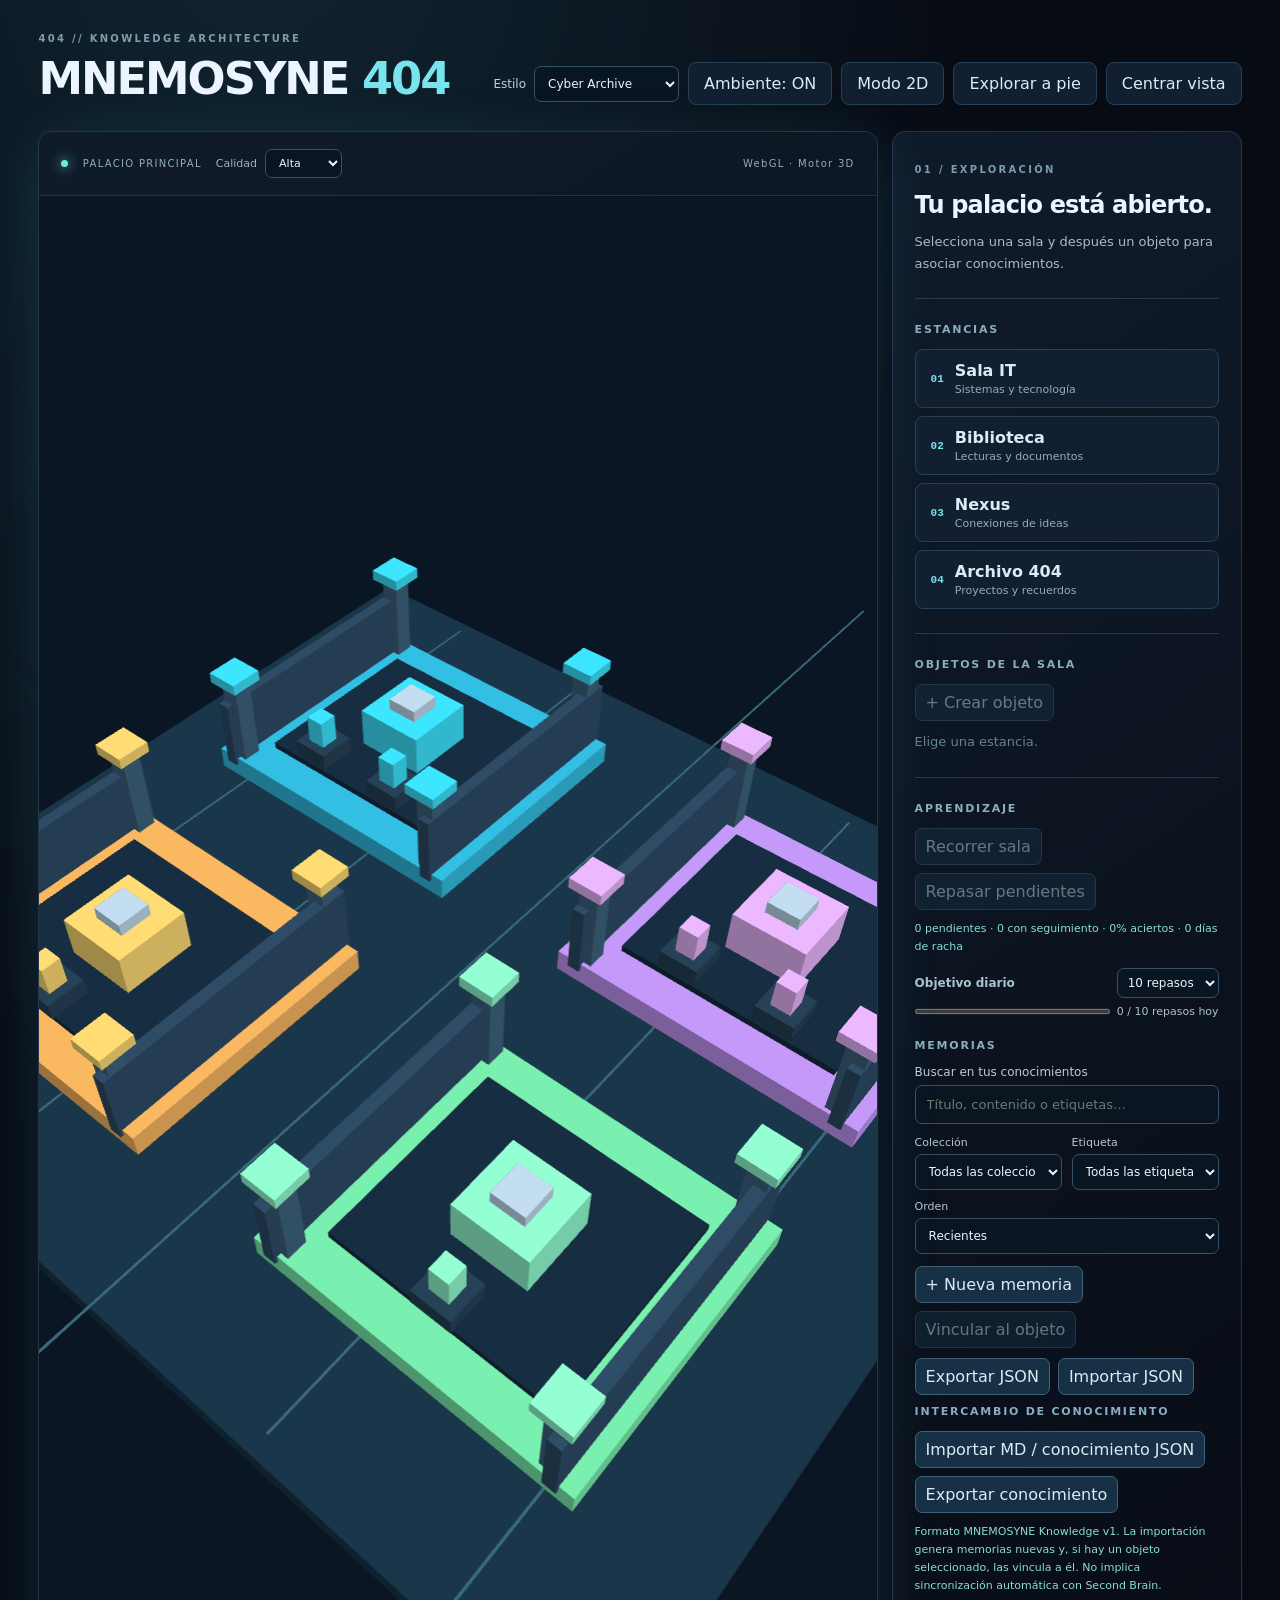
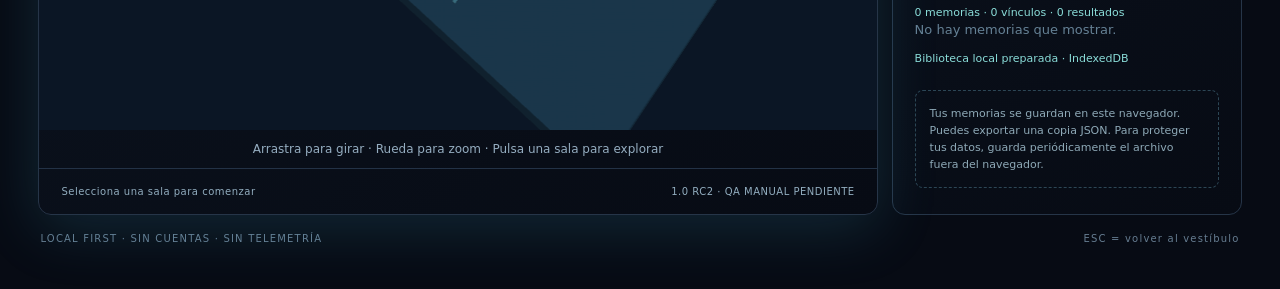
==== commit 8dd3746a: "release: identify fixed 3D viewer as RC2 in the interface" ====
--- a/index.html
+++ b/index.html
@@ -1 +1 @@
-<!doctype html><html lang="es"><head><meta charset="utf-8"><meta name="viewport" content="width=device-width,initial-scale=1"><meta name="theme-color" content="#090e1d"><title>MNEMOSYNE 404 — Palacio de memoria</title><link rel="stylesheet" href="./styles/main.css"><link rel="manifest" href="./manifest.webmanifest"><link rel="icon" type="image/svg+xml" href="./icons/mnemosyne.svg"></head><body><div class="app"><header class="top"><div><span class="eyebrow">404 // KNOWLEDGE ARCHITECTURE</span><h1>MNEMOSYNE <strong>404</strong></h1></div><nav aria-label="Controles principales"><label class="theme-control" for="theme-select">Estilo <select id="theme-select" aria-label="Tema visual"><option value="cyber">Cyber Archive</option><option value="classic">Biblioteca clásica</option><option value="noir">Archivo oscuro</option><option value="minimal">Minimal</option></select></label><button id="effects" type="button" aria-pressed="true" title="Desactivar efectos ambientales">Ambiente: ON</button><button id="mode" type="button">Modo 2D</button><button id="walk" type="button" title="Recorrer el palacio con teclado" disabled>Explorar a pie</button><button id="reset" type="button">Centrar vista</button></nav></header><main class="layout"><section class="viewer" aria-label="Explorador de palacio"><div class="viewer-head"><span><i class="dot"></i> PALACIO PRINCIPAL</span><label class="quality-control">Calidad <select id="quality-select" aria-label="Calidad gráfica"><option value="high">Alta</option><option value="low">Ahorro</option></select></label><span id="engine">Motor 3D</span></div><canvas id="scene" aria-label="Mapa tridimensional interactivo de cuatro salas"></canvas><div id="map2d" class="map2d" hidden role="group" aria-label="Mapa de salas"></div><div class="instructions" id="instructions">Arrastra para girar · Rueda para zoom · Pulsa una sala para explorar</div><div id="walk-controls" class="walk-controls" hidden aria-label="Controles de recorrido"><button type="button" data-walk="left" aria-label="Girar a la izquierda">↶</button><button type="button" data-walk="forward" aria-label="Avanzar">↑</button><button type="button" data-walk="right" aria-label="Girar a la derecha">↷</button><button type="button" data-walk="strafe-left" aria-label="Desplazarse a la izquierda">←</button><button type="button" data-walk="backward" aria-label="Retroceder">↓</button><button type="button" data-walk="strafe-right" aria-label="Desplazarse a la derecha">→</button><button type="button" data-walk="interact">Entrar en sala</button></div><div class="viewer-bottom"><span id="status" role="status" aria-live="polite">Selecciona una sala para comenzar</span><span>1.0 RC · QA MANUAL PENDIENTE</span></div></section><aside class="sidebar"><span class="eyebrow">01 / EXPLORACIÓN</span><h2 id="room-title">Tu palacio está abierto.</h2><p id="room-desc">Selecciona uno de los cuatro espacios del mapa para conocer los objetos que albergará.</p><div class="separator"></div><h3>ESTANCIAS</h3><div id="room-list" class="room-list"></div><div class="separator"></div><h3 id="objects-title">OBJETOS DE LA SALA</h3><div class="actions"><button id="new-object" type="button" disabled>+ Crear objeto</button></div><div id="object-list" class="object-list"><p class="muted">Elige una estancia.</p></div><div class="separator"></div><h3>APRENDIZAJE</h3><div class="actions"><button type="button" id="start-route">Recorrer sala</button><button type="button" id="start-review">Repasar pendientes</button></div><p id="review-stats" class="data-status"></p><div class="daily-goal"><label for="daily-goal">Objetivo diario</label><select id="daily-goal"><option value="5">5 repasos</option><option value="10" selected>10 repasos</option><option value="20">20 repasos</option><option value="30">30 repasos</option></select><progress id="goal-progress" value="0" max="10"></progress><span id="goal-label">0 / 10 repasos hoy</span></div><h3>MEMORIAS</h3><label class="field-label" for="search">Buscar en tus conocimientos</label><input id="search" type="search" placeholder="Título, contenido o etiquetas…"><div class="filters"><label for="collection-filter">Colección<select id="collection-filter"><option value="">Todas las colecciones</option></select></label><label for="tag-filter">Etiqueta<select id="tag-filter"><option value="">Todas las etiquetas</option></select></label><label for="sort-filter">Orden<select id="sort-filter"><option value="recent">Recientes</option><option value="oldest">Antiguas</option><option value="title">Título A–Z</option></select></label></div><div class="actions"><button id="new-memory" type="button">+ Nueva memoria</button><button id="link-memory" type="button" disabled>Vincular al objeto</button></div><div class="actions"><button type="button" id="export-backup">Exportar JSON</button><button type="button" id="import-backup">Importar JSON</button><input type="file" id="backup-file" accept=".json,application/json" hidden></div><h3>INTERCAMBIO DE CONOCIMIENTO</h3><div class="actions"><button type="button" id="import-knowledge">Importar MD / conocimiento JSON</button><button type="button" id="export-knowledge">Exportar conocimiento</button><input type="file" id="knowledge-file" accept=".md,.json,text/markdown,application/json" multiple hidden></div><p class="data-status">Formato MNEMOSYNE Knowledge v1. La importación genera memorias nuevas y, si hay un objeto seleccionado, las vincula a él. No implica sincronización automática con Second Brain.</p><div id="library-stats" class="data-status"></div><div id="memory-list" class="memory-list" aria-live="polite"></div><button id="more-memories" type="button" hidden>Mostrar 60 memorias más</button><p id="data-status" role="status" aria-live="polite" class="data-status">Iniciando biblioteca local…</p><div class="notice">Tus memorias se guardan en este navegador. Puedes exportar una copia JSON. Para proteger tus datos, guarda periódicamente el archivo fuera del navegador.</div></aside></main><footer>LOCAL FIRST · SIN CUENTAS · SIN TELEMETRÍA <span>ESC = volver al vestíbulo</span></footer></div><dialog id="editor"><form id="memory-form"><h2 id="editor-title">Nueva memoria</h2><label for="memory-title">Título *</label><input id="memory-title" maxlength="120" required><label for="memory-tags">Etiquetas (separadas por comas)</label><input id="memory-tags" maxlength="250"><label for="memory-collection">Colección (opcional)</label><input id="memory-collection" maxlength="80" list="collection-suggestions" placeholder="Ej.: Redes, Literatura, Proyecto 404"><datalist id="collection-suggestions"></datalist><label for="memory-body">Contenido Markdown *</label><textarea id="memory-body" rows="9" maxlength="40000" required placeholder="# Encabezado, **negrita**, - lista o [[Otra memoria]]"></textarea><button id="preview-memory" type="button">Vista previa Markdown</button><div id="memory-preview" class="md-preview" hidden aria-label="Vista previa segura del contenido"></div><p id="editor-error" class="form-error" role="alert"></p><div class="actions"><button type="button" id="cancel-edit">Cancelar</button><button type="submit">Guardar memoria</button></div></form></dialog><dialog id="object-editor"><form id="object-form"><h2 id="object-editor-title">Nuevo objeto</h2><label for="object-name">Nombre *</label><input id="object-name" maxlength="80" required><label for="object-description">Descripción</label><textarea id="object-description" rows="4" maxlength="500"></textarea><label for="object-slot">Ubicación en la sala</label><select id="object-slot" required></select><p id="object-error" class="form-error" role="alert"></p><div class="actions"><button id="cancel-object" type="button">Cancelar</button><button type="submit">Guardar objeto</button></div></form></dialog><dialog id="learn-dialog"><div class="learn-box"><h2 id="learn-heading">Recorrido</h2><p id="learn-progress"></p><h3 id="learn-question"></h3><div id="learn-answer" class="learn-answer" hidden></div><p id="learn-error" class="form-error" role="status"></p><div class="actions"><button type="button" id="learn-reveal">Mostrar respuesta</button><button type="button" id="learn-again" hidden>Otra vez</button><button type="button" id="learn-hard" hidden>Me costó</button><button type="button" id="learn-good" hidden>Lo recordé</button><button type="button" id="learn-close">Cerrar</button></div></div></dialog><dialog id="reader" aria-labelledby="reader-title"><h2 id="reader-title"></h2><p id="reader-meta" class="data-status"></p><div id="reader-content" class="md-preview"></div><h3>Conexiones y referencias</h3><div id="reader-relations" class="actions"></div><div class="actions"><button id="reader-close" type="button">Cerrar lectura</button></div></dialog><script type="module" src="./app/experience.js"></script><script type="module" src="./app/main.js"></script><dialog id="restore-dialog" aria-labelledby="restore-heading"><form method="dialog"><h2 id="restore-heading">Restaurar biblioteca</h2><p id="restore-summary"></p><p id="restore-warnings" class="data-status"></p><p>Se recomienda exportar y guardar una copia antes de importar.</p><div class="actions"><button type="submit" id="restore-merge" value="merge">Añadir sin conflictos</button><button type="submit" value="skip">Omitir duplicados</button><button type="submit" value="replace">Sustituir biblioteca…</button><button type="submit" value="cancel">Cancelar</button></div></form></dialog></body></html>
+<!doctype html><html lang="es"><head><meta charset="utf-8"><meta name="viewport" content="width=device-width,initial-scale=1"><meta name="theme-color" content="#090e1d"><title>MNEMOSYNE 404 — Palacio de memoria</title><link rel="stylesheet" href="./styles/main.css"><link rel="manifest" href="./manifest.webmanifest"><link rel="icon" type="image/svg+xml" href="./icons/mnemosyne.svg"></head><body><div class="app"><header class="top"><div><span class="eyebrow">404 // KNOWLEDGE ARCHITECTURE</span><h1>MNEMOSYNE <strong>404</strong></h1></div><nav aria-label="Controles principales"><label class="theme-control" for="theme-select">Estilo <select id="theme-select" aria-label="Tema visual"><option value="cyber">Cyber Archive</option><option value="classic">Biblioteca clásica</option><option value="noir">Archivo oscuro</option><option value="minimal">Minimal</option></select></label><button id="effects" type="button" aria-pressed="true" title="Desactivar efectos ambientales">Ambiente: ON</button><button id="mode" type="button">Modo 2D</button><button id="walk" type="button" title="Recorrer el palacio con teclado" disabled>Explorar a pie</button><button id="reset" type="button">Centrar vista</button></nav></header><main class="layout"><section class="viewer" aria-label="Explorador de palacio"><div class="viewer-head"><span><i class="dot"></i> PALACIO PRINCIPAL</span><label class="quality-control">Calidad <select id="quality-select" aria-label="Calidad gráfica"><option value="high">Alta</option><option value="low">Ahorro</option></select></label><span id="engine">Motor 3D</span></div><canvas id="scene" aria-label="Mapa tridimensional interactivo de cuatro salas"></canvas><div id="map2d" class="map2d" hidden role="group" aria-label="Mapa de salas"></div><div class="instructions" id="instructions">Arrastra para girar · Rueda para zoom · Pulsa una sala para explorar</div><div id="walk-controls" class="walk-controls" hidden aria-label="Controles de recorrido"><button type="button" data-walk="left" aria-label="Girar a la izquierda">↶</button><button type="button" data-walk="forward" aria-label="Avanzar">↑</button><button type="button" data-walk="right" aria-label="Girar a la derecha">↷</button><button type="button" data-walk="strafe-left" aria-label="Desplazarse a la izquierda">←</button><button type="button" data-walk="backward" aria-label="Retroceder">↓</button><button type="button" data-walk="strafe-right" aria-label="Desplazarse a la derecha">→</button><button type="button" data-walk="interact">Entrar en sala</button></div><div class="viewer-bottom"><span id="status" role="status" aria-live="polite">Selecciona una sala para comenzar</span><span>1.0 RC2 · QA MANUAL PENDIENTE</span></div></section><aside class="sidebar"><span class="eyebrow">01 / EXPLORACIÓN</span><h2 id="room-title">Tu palacio está abierto.</h2><p id="room-desc">Selecciona uno de los cuatro espacios del mapa para conocer los objetos que albergará.</p><div class="separator"></div><h3>ESTANCIAS</h3><div id="room-list" class="room-list"></div><div class="separator"></div><h3 id="objects-title">OBJETOS DE LA SALA</h3><div class="actions"><button id="new-object" type="button" disabled>+ Crear objeto</button></div><div id="object-list" class="object-list"><p class="muted">Elige una estancia.</p></div><div class="separator"></div><h3>APRENDIZAJE</h3><div class="actions"><button type="button" id="start-route">Recorrer sala</button><button type="button" id="start-review">Repasar pendientes</button></div><p id="review-stats" class="data-status"></p><div class="daily-goal"><label for="daily-goal">Objetivo diario</label><select id="daily-goal"><option value="5">5 repasos</option><option value="10" selected>10 repasos</option><option value="20">20 repasos</option><option value="30">30 repasos</option></select><progress id="goal-progress" value="0" max="10"></progress><span id="goal-label">0 / 10 repasos hoy</span></div><h3>MEMORIAS</h3><label class="field-label" for="search">Buscar en tus conocimientos</label><input id="search" type="search" placeholder="Título, contenido o etiquetas…"><div class="filters"><label for="collection-filter">Colección<select id="collection-filter"><option value="">Todas las colecciones</option></select></label><label for="tag-filter">Etiqueta<select id="tag-filter"><option value="">Todas las etiquetas</option></select></label><label for="sort-filter">Orden<select id="sort-filter"><option value="recent">Recientes</option><option value="oldest">Antiguas</option><option value="title">Título A–Z</option></select></label></div><div class="actions"><button id="new-memory" type="button">+ Nueva memoria</button><button id="link-memory" type="button" disabled>Vincular al objeto</button></div><div class="actions"><button type="button" id="export-backup">Exportar JSON</button><button type="button" id="import-backup">Importar JSON</button><input type="file" id="backup-file" accept=".json,application/json" hidden></div><h3>INTERCAMBIO DE CONOCIMIENTO</h3><div class="actions"><button type="button" id="import-knowledge">Importar MD / conocimiento JSON</button><button type="button" id="export-knowledge">Exportar conocimiento</button><input type="file" id="knowledge-file" accept=".md,.json,text/markdown,application/json" multiple hidden></div><p class="data-status">Formato MNEMOSYNE Knowledge v1. La importación genera memorias nuevas y, si hay un objeto seleccionado, las vincula a él. No implica sincronización automática con Second Brain.</p><div id="library-stats" class="data-status"></div><div id="memory-list" class="memory-list" aria-live="polite"></div><button id="more-memories" type="button" hidden>Mostrar 60 memorias más</button><p id="data-status" role="status" aria-live="polite" class="data-status">Iniciando biblioteca local…</p><div class="notice">Tus memorias se guardan en este navegador. Puedes exportar una copia JSON. Para proteger tus datos, guarda periódicamente el archivo fuera del navegador.</div></aside></main><footer>LOCAL FIRST · SIN CUENTAS · SIN TELEMETRÍA <span>ESC = volver al vestíbulo</span></footer></div><dialog id="editor"><form id="memory-form"><h2 id="editor-title">Nueva memoria</h2><label for="memory-title">Título *</label><input id="memory-title" maxlength="120" required><label for="memory-tags">Etiquetas (separadas por comas)</label><input id="memory-tags" maxlength="250"><label for="memory-collection">Colección (opcional)</label><input id="memory-collection" maxlength="80" list="collection-suggestions" placeholder="Ej.: Redes, Literatura, Proyecto 404"><datalist id="collection-suggestions"></datalist><label for="memory-body">Contenido Markdown *</label><textarea id="memory-body" rows="9" maxlength="40000" required placeholder="# Encabezado, **negrita**, - lista o [[Otra memoria]]"></textarea><button id="preview-memory" type="button">Vista previa Markdown</button><div id="memory-preview" class="md-preview" hidden aria-label="Vista previa segura del contenido"></div><p id="editor-error" class="form-error" role="alert"></p><div class="actions"><button type="button" id="cancel-edit">Cancelar</button><button type="submit">Guardar memoria</button></div></form></dialog><dialog id="object-editor"><form id="object-form"><h2 id="object-editor-title">Nuevo objeto</h2><label for="object-name">Nombre *</label><input id="object-name" maxlength="80" required><label for="object-description">Descripción</label><textarea id="object-description" rows="4" maxlength="500"></textarea><label for="object-slot">Ubicación en la sala</label><select id="object-slot" required></select><p id="object-error" class="form-error" role="alert"></p><div class="actions"><button id="cancel-object" type="button">Cancelar</button><button type="submit">Guardar objeto</button></div></form></dialog><dialog id="learn-dialog"><div class="learn-box"><h2 id="learn-heading">Recorrido</h2><p id="learn-progress"></p><h3 id="learn-question"></h3><div id="learn-answer" class="learn-answer" hidden></div><p id="learn-error" class="form-error" role="status"></p><div class="actions"><button type="button" id="learn-reveal">Mostrar respuesta</button><button type="button" id="learn-again" hidden>Otra vez</button><button type="button" id="learn-hard" hidden>Me costó</button><button type="button" id="learn-good" hidden>Lo recordé</button><button type="button" id="learn-close">Cerrar</button></div></div></dialog><dialog id="reader" aria-labelledby="reader-title"><h2 id="reader-title"></h2><p id="reader-meta" class="data-status"></p><div id="reader-content" class="md-preview"></div><h3>Conexiones y referencias</h3><div id="reader-relations" class="actions"></div><div class="actions"><button id="reader-close" type="button">Cerrar lectura</button></div></dialog><script type="module" src="./app/experience.js"></script><script type="module" src="./app/main.js"></script><dialog id="restore-dialog" aria-labelledby="restore-heading"><form method="dialog"><h2 id="restore-heading">Restaurar biblioteca</h2><p id="restore-summary"></p><p id="restore-warnings" class="data-status"></p><p>Se recomienda exportar y guardar una copia antes de importar.</p><div class="actions"><button type="submit" id="restore-merge" value="merge">Añadir sin conflictos</button><button type="submit" value="skip">Omitir duplicados</button><button type="submit" value="replace">Sustituir biblioteca…</button><button type="submit" value="cancel">Cancelar</button></div></form></dialog></body></html>
--- a/styles/main.css
+++ b/styles/main.css
@@ -1,4 +1,4 @@
-:root{color-scheme:dark;font-family:Inter,ui-sans-serif,system-ui,-apple-system,Segoe UI,Arial,sans-serif;background:#070b14;color:#ecf4ff}*{box-sizing:border-box}body{margin:0;background:radial-gradient(ellipse at 20% -20%,#142d44 0%,#090e1c 44%,#070b14 100%);min-height:100vh}button{font:inherit;cursor:pointer}button:focus-visible{outline:2px solid #75e8ff;outline-offset:3px}.app{max-width:1600px;margin:auto;padding:27px clamp(16px,3vw,42px)}.top{display:flex;align-items:end;justify-content:space-between;gap:18px;padding-bottom:26px}.eyebrow{font-size:10px;color:#7c9caf;letter-spacing:.23em;font-weight:700}h1{font-size:clamp(27px,3.5vw,49px);letter-spacing:-.045em;margin:6px 0 0;font-weight:750}h1 strong{color:#78e5ee}.top nav{display:flex;gap:9px}.top button,.room,.object,.tile{border:1px solid #274055;background:#121f30;color:#dcebf5;border-radius:8px;padding:11px 15px;transition:background .15s,border-color .15s}.top button:hover,.room:hover,.object:hover,.tile:hover{background:#1b3245;border-color:#6cbbd0}.layout{display:grid;grid-template-columns:minmax(0,1fr) 350px;gap:14px;min-height:min(700px,76vh)}.viewer,.sidebar{background:linear-gradient(140deg,#101b2a,#0b1321);border:1px solid #263548;border-radius:13px;overflow:hidden}.viewer{display:flex;flex-direction:column;position:relative;min-height:530px}.viewer-head,.viewer-bottom{display:flex;align-items:center;justify-content:space-between;padding:17px 22px;font-size:10px;letter-spacing:.13em;color:#92adbf}.viewer-head{border-bottom:1px solid #233246}.viewer-bottom{border-top:1px solid #233246;letter-spacing:.05em}.dot{display:inline-block;width:7px;height:7px;background:#6becdc;border-radius:50%;box-shadow:0 0 12px #6becdc;margin-right:10px}#scene{width:100%;min-height:370px;flex:1;display:block;touch-action:none;cursor:grab}#scene:active{cursor:grabbing}.instructions{font-size:12px;color:#95adc0;text-align:center;padding:12px}.sidebar{padding:26px 22px;overflow:auto}h2{font-size:24px;line-height:1.14;letter-spacing:-.035em;margin:15px 0 12px}p{font-size:13px;line-height:1.65;color:#a8bdcb;margin:0}.separator{height:1px;background:#263a4a;margin:24px 0}h3{font-size:11px;color:#8badbf;letter-spacing:.16em;margin:0 0 13px}.room-list,.object-list{display:grid;gap:8px}.room,.object{text-align:left;display:flex;align-items:center;gap:11px;width:100%}.room .index{font:700 11px ui-monospace,monospace;color:#6fdde9}.room .txt,.object .txt{display:grid;gap:3px}.room small,.object small{font-size:11px;color:#94abbb}.room.selected,.tile.selected{background:#173b4b;border-color:#63dbea}.object{background:#0d1927}.notice{font-size:11px;line-height:1.55;padding:14px;color:#8ea9b7;border:1px dashed #2c4655;border-radius:8px;margin-top:22px}.muted{color:#658195}footer{display:flex;justify-content:space-between;gap:12px;font-size:10px;letter-spacing:.12em;color:#667d91;margin:18px 2px}.map2d{flex:1;display:grid;grid-template-columns:repeat(2,minmax(0,1fr));gap:14px;align-content:center;padding:clamp(22px,5vw,70px);min-height:370px;background:radial-gradient(ellipse at center,#1b3247,#0a1422)}.map2d[hidden],#scene[hidden]{display:none}.tile{min-height:145px;display:flex;flex-direction:column;align-items:flex-start;justify-content:space-between;text-align:left;padding:21px;border:1px solid #486274;background:linear-gradient(135deg,#19394b,#102133)}.tile .number{color:#6be5ed;font-size:12px}.tile .name{font-weight:700;font-size:clamp(14px,2vw,22px)}.tile .hint{font-size:11px;color:#91b2c2}@media(max-width:920px){.layout{grid-template-columns:1fr}.viewer{min-height:480px}.sidebar{max-height:none}.top{align-items:start;flex-wrap:wrap}}@media(max-width:510px){.top nav{width:100%}.top nav button{flex:1}.viewer{min-height:430px}.map2d{padding:13px;gap:9px}.tile{min-height:130px;padding:14px}.viewer-head,.viewer-bottom{padding:13px}.instructions{font-size:10px}footer span{display:none}}@media(prefers-reduced-motion:reduce){*,*:before,*:after{transition:none!important;animation:none!important}}
+:root{color-scheme:dark;font-family:Inter,ui-sans-serif,system-ui,-apple-system,Segoe UI,Arial,sans-serif;background:#070b14;color:#ecf4ff}*{box-sizing:border-box}body{margin:0;background:radial-gradient(ellipse at 20% -20%,#142d44 0%,#090e1c 44%,#070b14 100%);min-height:100vh}button{font:inherit;cursor:pointer}button:focus-visible{outline:2px solid #75e8ff;outline-offset:3px}.app{max-width:1600px;margin:auto;padding:27px clamp(16px,3vw,42px)}.top{display:flex;align-items:end;justify-content:space-between;gap:18px;padding-bottom:26px}.eyebrow{font-size:10px;color:#7c9caf;letter-spacing:.23em;font-weight:700}h1{font-size:clamp(27px,3.5vw,49px);letter-spacing:-.045em;margin:6px 0 0;font-weight:750}h1 strong{color:#78e5ee}.top nav{display:flex;gap:9px}.top button,.room,.object,.tile{border:1px solid #274055;background:#121f30;color:#dcebf5;border-radius:8px;padding:11px 15px;transition:background .15s,border-color .15s}.top button:hover,.room:hover,.object:hover,.tile:hover{background:#1b3245;border-color:#6cbbd0}.layout{display:grid;grid-template-columns:minmax(0,1fr) 350px;gap:14px;min-height:min(700px,76vh)}.viewer,.sidebar{background:linear-gradient(140deg,#101b2a,#0b1321);border:1px solid #263548;border-radius:13px;overflow:hidden}.viewer{display:flex;flex-direction:column;position:relative;min-height:530px}.viewer-head,.viewer-bottom{display:flex;align-items:center;justify-content:space-between;padding:17px 22px;font-size:10px;letter-spacing:.13em;color:#92adbf}.viewer-head{border-bottom:1px solid #233246}.viewer-bottom{border-top:1px solid #233246;letter-spacing:.05em}.dot{display:inline-block;width:7px;height:7px;background:#6becdc;border-radius:50%;box-shadow:0 0 12px #6becdc;margin-right:10px}#scene{width:100%;min-height:370px;flex:1;display:block;touch-action:none;cursor:grab}#scene:active{cursor:grabbing}.instructions{font-size:12px;color:#95adc0;text-align:center;padding:12px}.sidebar{padding:26px 22px;overflow:auto}h2{font-size:24px;line-height:1.14;letter-spacing:-.035em;margin:15px 0 12px}p{font-size:13px;line-height:1.65;color:#a8bdcb;margin:0}.separator{height:1px;background:#263a4a;margin:24px 0}h3{font-size:11px;color:#8badbf;letter-spacing:.16em;margin:0 0 13px}.room-list,.object-list{display:grid;gap:8px}.room,.object{text-align:left;display:flex;align-items:center;gap:11px;width:100%}.room .index{font:700 11px ui-monospace,monospace;color:#6fdde9}.room .txt,.object .txt{display:grid;gap:3px}.room small,.object small{font-size:11px;color:#94abbb}.room.selected,.tile.selected{background:#173b4b;border-color:#63dbea}.object{background:#0d1927}.notice{font-size:11px;line-height:1.55;padding:14px;color:#8ea9b7;border:1px dashed #2c4655;border-radius:8px;margin-top:22px}.muted{color:#658195}footer{display:flex;justify-content:space-between;gap:12px;font-size:10px;letter-spacing:.12em;color:#667d91;margin:18px 2px}.map2d{flex:1;display:grid;grid-template-columns:repeat(2,minmax(0,1fr));grid-auto-rows:minmax(140px,auto);gap:14px;align-content:start;padding:clamp(18px,3vw,36px);min-height:370px;background:radial-gradient(ellipse at center,#1b3247,#0a1422)}.map2d[hidden],#scene[hidden]{display:none}.tile{min-height:145px;display:flex;flex-direction:column;align-items:flex-start;justify-content:space-between;text-align:left;padding:21px;border:1px solid #486274;background:linear-gradient(135deg,#19394b,#102133)}.tile .number{color:#6be5ed;font-size:12px}.tile .name{font-weight:700;font-size:clamp(14px,2vw,22px)}.tile .hint{font-size:11px;color:#91b2c2}@media(max-width:920px){.layout{grid-template-columns:1fr}.viewer{min-height:480px}.sidebar{max-height:none}.top{align-items:start;flex-wrap:wrap}}@media(max-width:510px){.top nav{width:100%}.top nav button{flex:1}.viewer{min-height:430px}.map2d{padding:13px;gap:9px}.tile{min-height:130px;padding:14px}.viewer-head,.viewer-bottom{padding:13px}.instructions{font-size:10px}footer span{display:none}}@media(prefers-reduced-motion:reduce){*,*:before,*:after{transition:none!important;animation:none!important}}
 .field-label,#editor label{display:block;color:#b7ccd9;font-size:12px;margin:12px 0 6px}input,textarea{background:#091521;border:1px solid #365168;color:#ecf4ff;border-radius:7px;padding:11px;width:100%;font:inherit;font-size:13px}input:focus-visible,textarea:focus-visible{outline:2px solid #6fdde9}.actions{display:flex;gap:8px;flex-wrap:wrap;margin:10px 0}.actions button,.memory-card button{color:#dcebf5;background:#173045;border:1px solid #416075;border-radius:7px;padding:8px 10px}.actions button:disabled{opacity:.45;cursor:not-allowed}.memory-list{display:grid;gap:8px;max-height:350px;overflow:auto}.memory-card{border:1px solid #2b4958;border-radius:8px;padding:12px;background:#0c1928}.memory-card strong{display:block;font-size:13px}.memory-card small{color:#96aebc}.memory-card p{overflow-wrap:anywhere;white-space:pre-wrap;max-height:70px;overflow:hidden;margin:7px 0}.memory-card .actions{margin-bottom:0}.data-status{font-size:11px;margin-top:10px;color:#8adcd8}dialog{border:1px solid #44677a;border-radius:14px;background:#111e2d;color:#eaf3fb;width:min(550px,calc(100vw - 25px));max-height:90vh;overflow:auto;padding:24px}dialog::backdrop{background:#030915dd}dialog h2{margin:0 0 15px}dialog textarea{resize:vertical}.form-error{color:#ffaeae;min-height:1.5em}
 
 select{background:#091521;border:1px solid #365168;color:#ecf4ff;border-radius:7px;padding:11px;width:100%;font:inherit}.object.selected{border-color:#63dbea;background:#173b4b}.object .object-actions{display:flex;gap:5px;margin-left:auto}.object .object-actions button{background:#173045;border:1px solid #416075;border-radius:5px;color:#dcebf5;padding:5px 8px}.object .txt{min-width:0;flex:1}.object small{overflow-wrap:anywhere}dialog select:focus-visible{outline:2px solid #6fdde9}
